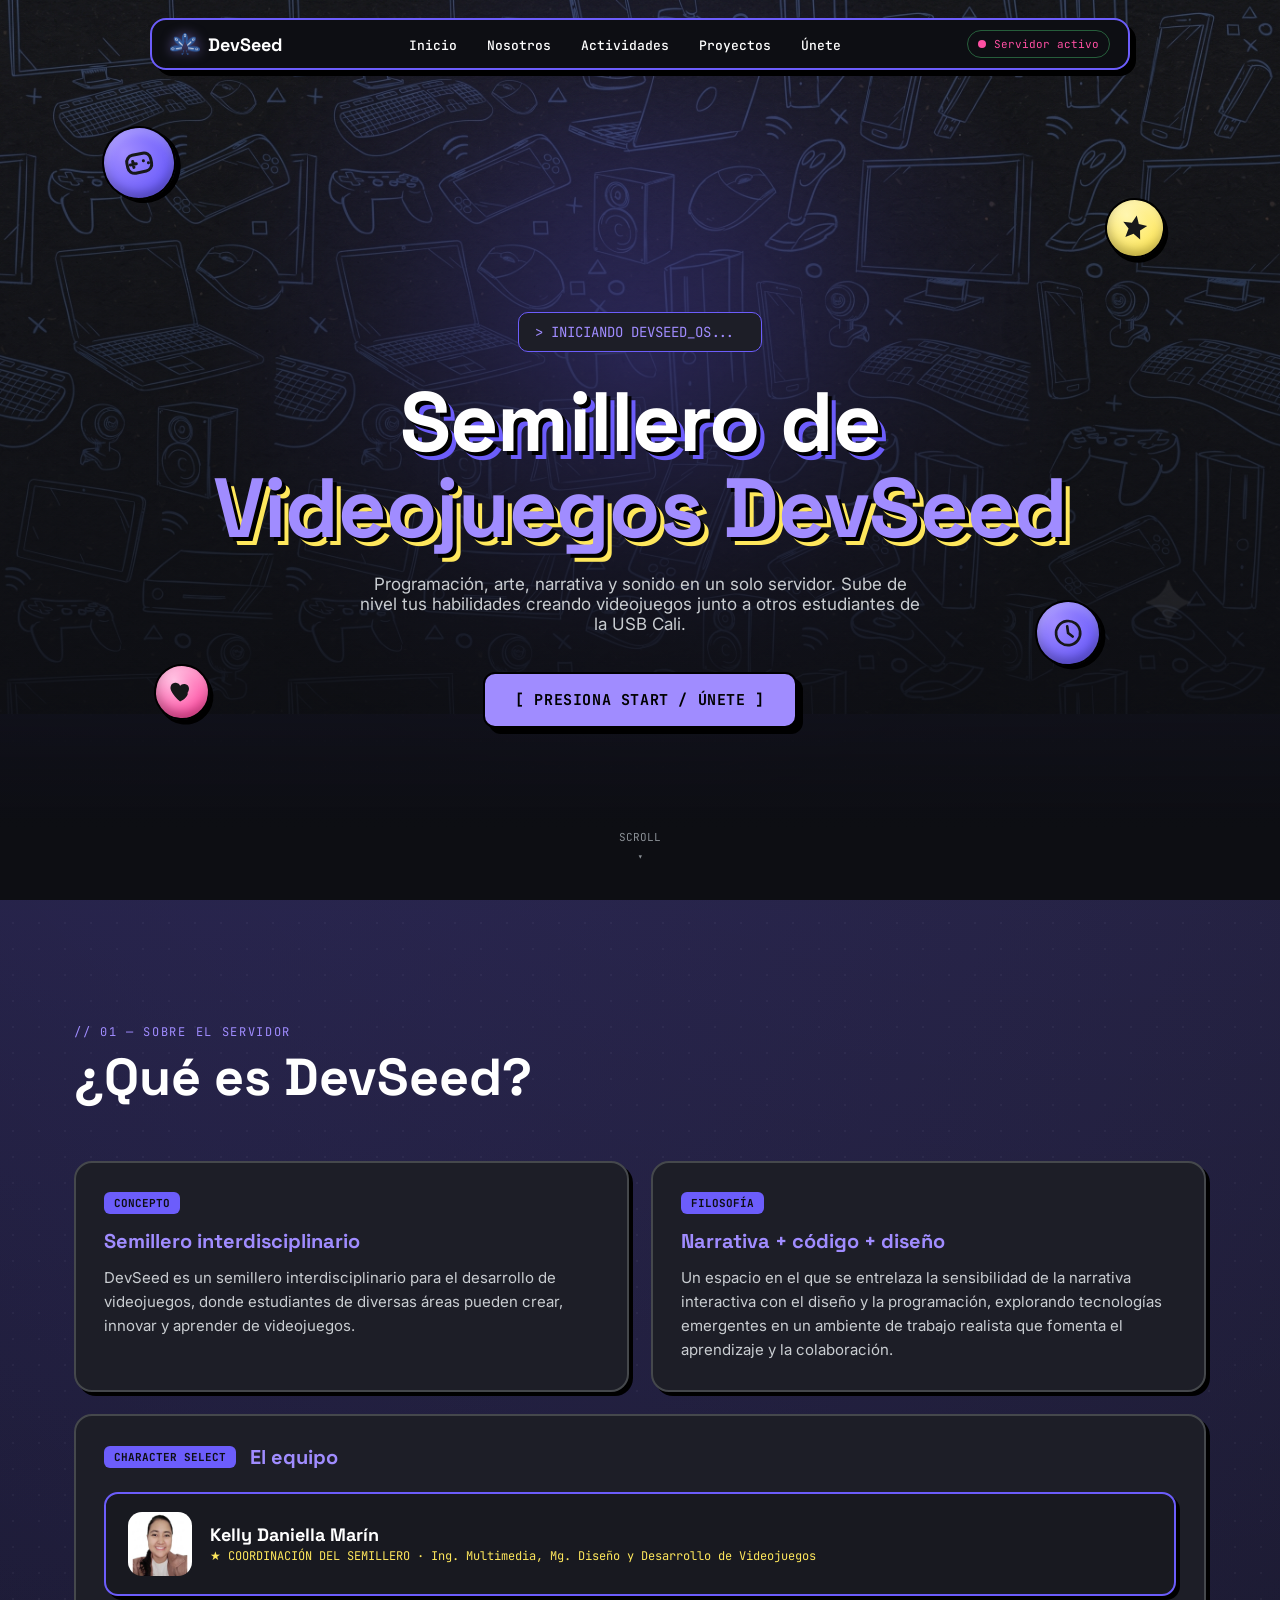
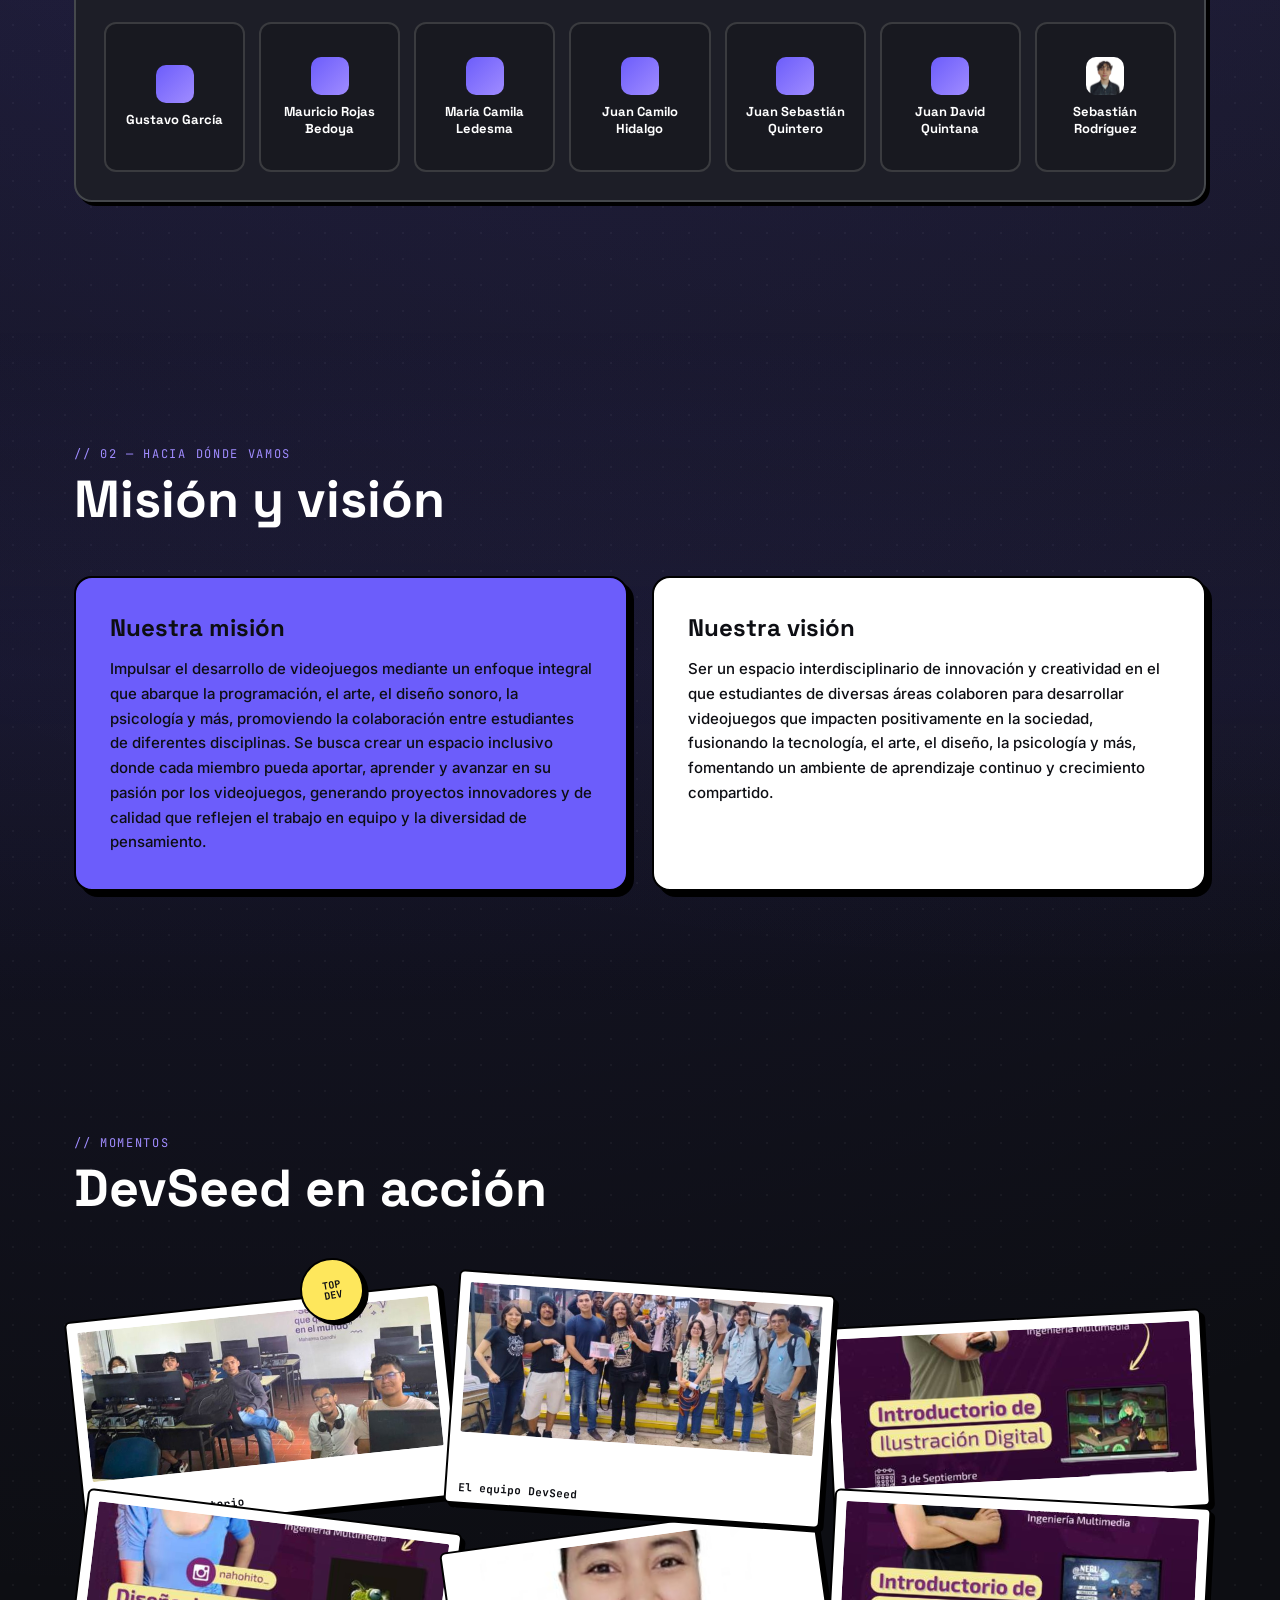
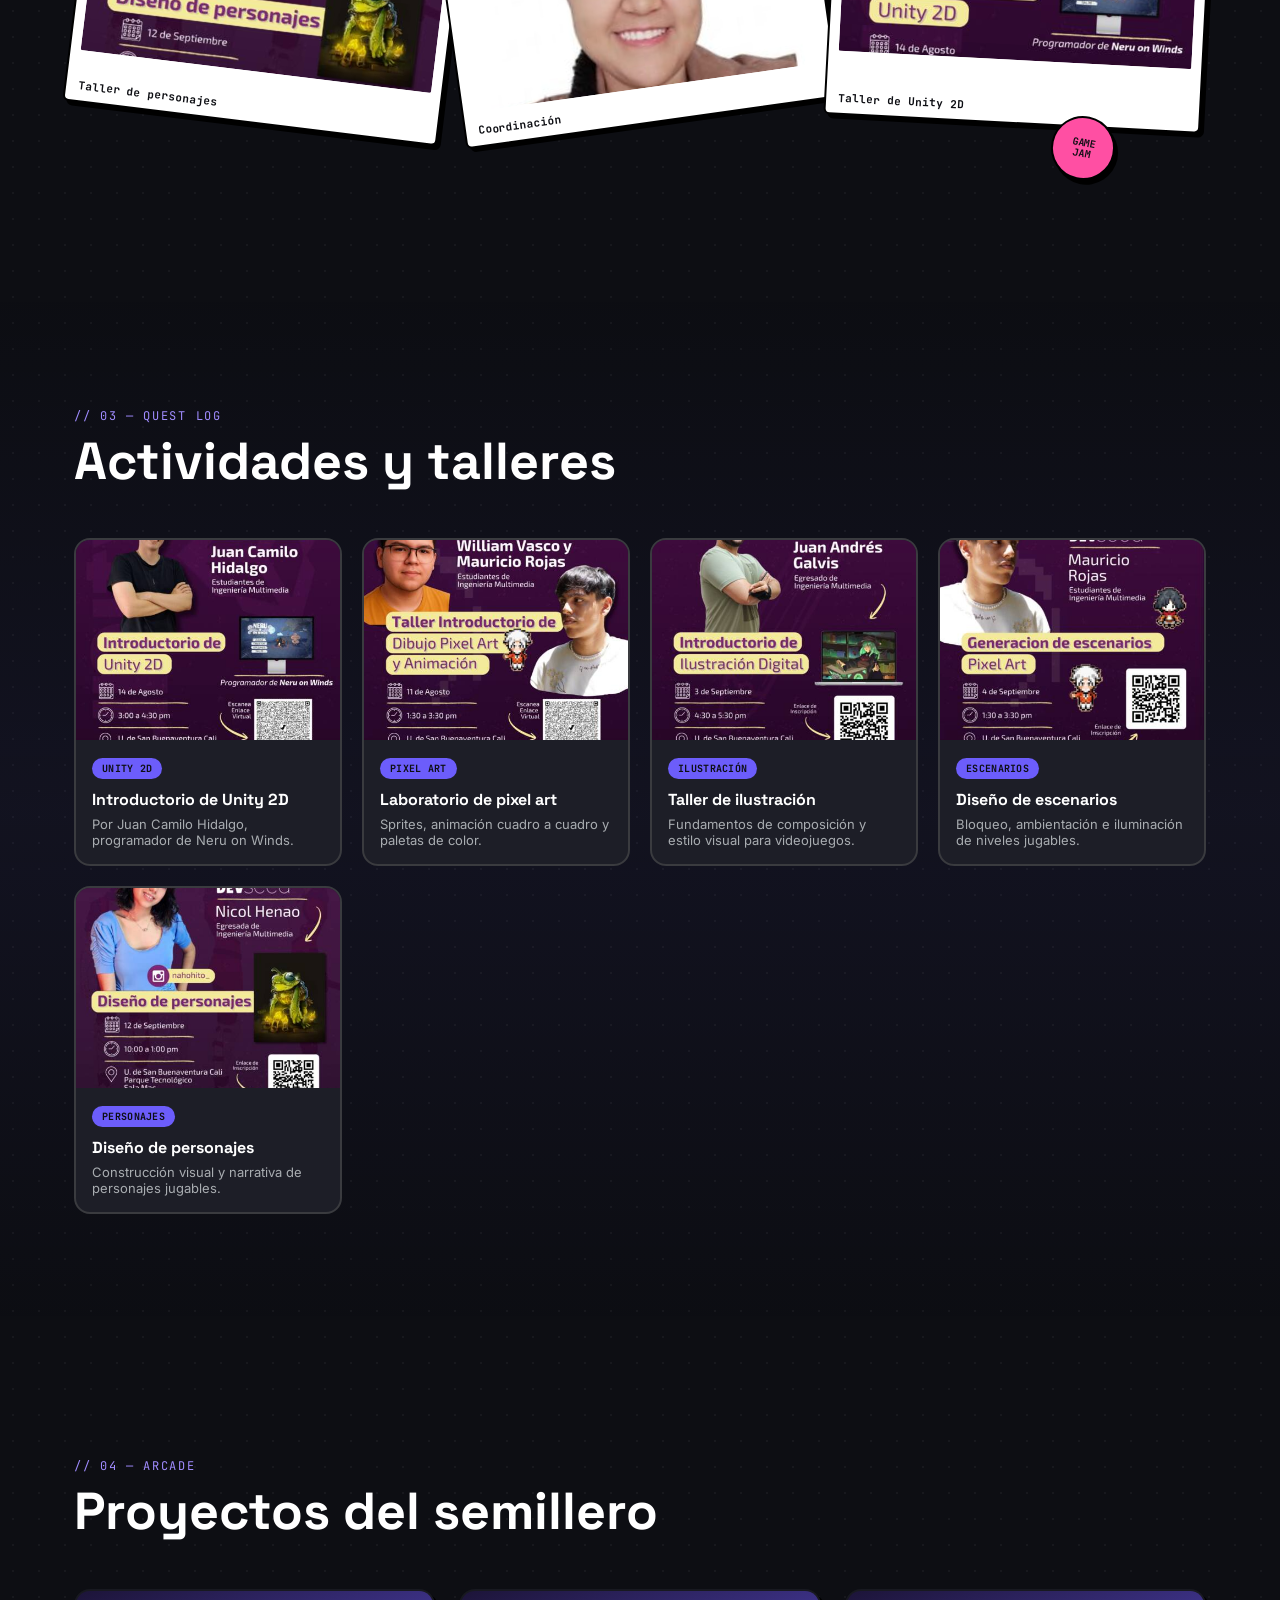
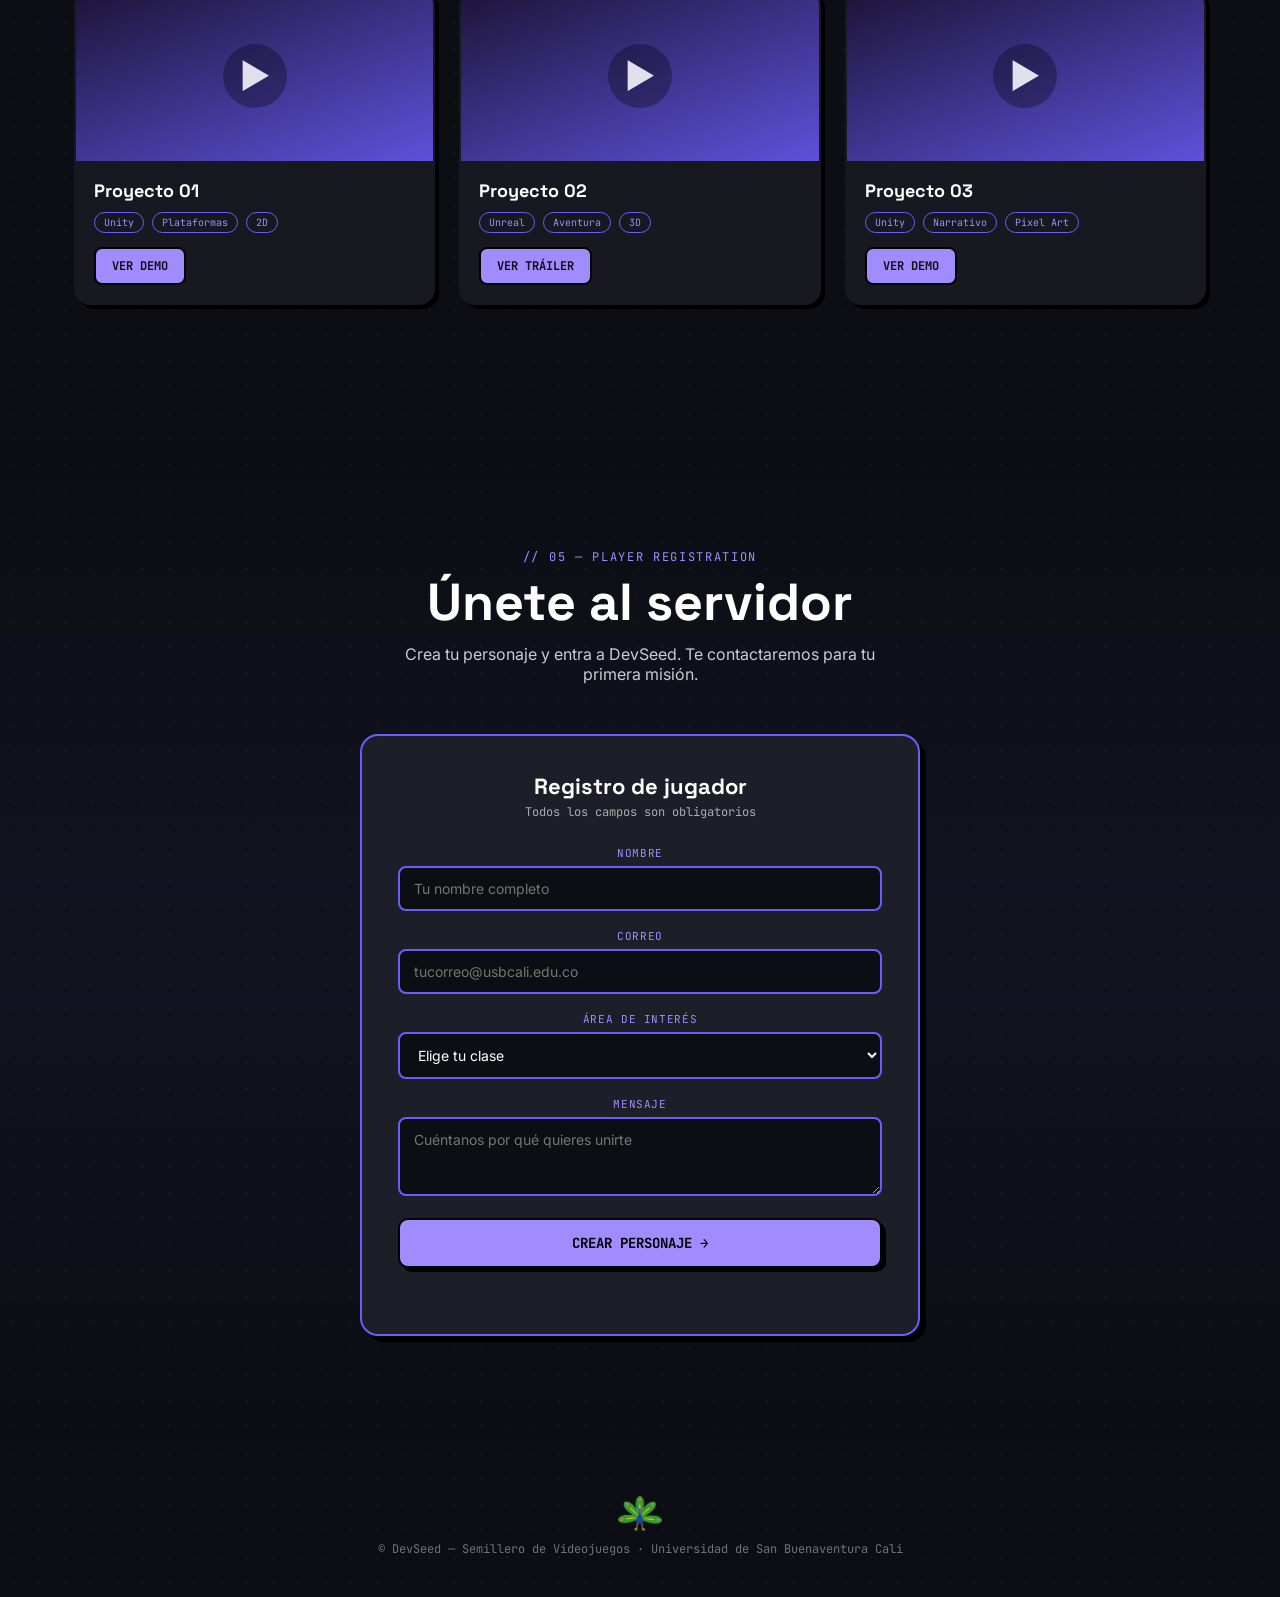
==== opt3/index.html @ ca0856f5 "web" ====
<!DOCTYPE html>
<html lang="es">
<head>
<meta charset="UTF-8">
<meta name="viewport" content="width=device-width, initial-scale=1.0">
<title>DevSeed — Semillero de Videojuegos | USB Cali</title>
<link rel="preconnect" href="https://fonts.googleapis.com">
<link rel="preconnect" href="https://fonts.gstatic.com" crossorigin>
<link href="https://fonts.googleapis.com/css2?family=Space+Grotesk:wght@500;700;800&family=Inter:wght@400;500;600;700&family=JetBrains+Mono:wght@500;700&display=swap" rel="stylesheet">
<style>
  :root{
    --bg:#0D0E13;
    --surface:#1D1E27;
    --surface-2:#181920;
    --accent:#6C5DFB;
    --accent-bright:#A08CFF;
    --mint:#FF4FA3;
    --yellow:#FEE75C;
    --white:#FFFFFF;
    --black:#000000;
    --shadow-hard: 6px 6px 0px var(--black);
    --shadow-hard-sm: 4px 4px 0px var(--black);
    --shadow-glow: 0 0 28px rgba(160,140,255,0.45);
    --radius: 18px;
    --ff-display:'Space Grotesk', sans-serif;
    --ff-body:'Inter', sans-serif;
    --ff-mono:'JetBrains Mono', monospace;
  }

  *{box-sizing:border-box; margin:0; padding:0;}
  html{scroll-behavior:smooth;}
  body{
    background:var(--bg);
    color:var(--white);
    font-family:var(--ff-body);
    overflow-x:hidden;
    background-image:
      radial-gradient(circle at 15% 8%, rgba(108,93,251,0.22), transparent 45%),
      radial-gradient(circle at 85% 0%, rgba(160,140,255,0.14), transparent 40%),
      radial-gradient(rgba(255,255,255,0.045) 1.4px, transparent 1.4px);
    background-size: auto, auto, 26px 26px;
  }
  section:nth-of-type(even){background:linear-gradient(180deg, transparent, rgba(108,93,251,0.06), transparent);}
  img,svg{display:block; max-width:100%;}
  a{color:inherit; text-decoration:none;}
  ul{list-style:none;}
  button{font-family:inherit; cursor:pointer;}
  ::selection{background:var(--accent); color:var(--black);}

  .container{max-width:1180px; margin:0 auto; padding:0 24px;}
  .eyebrow{
    font-family:var(--ff-mono);
    font-size:12px;
    letter-spacing:0.14em;
    text-transform:uppercase;
    color:var(--accent-bright);
  }
  section{padding:120px 0; position:relative;}
  h2.section-title{
    font-family:var(--ff-display);
    font-weight:800;
    font-size:clamp(32px,4.5vw,52px);
    line-height:1.05;
    margin-top:10px;
  }

  /* reduced motion */
  @media (prefers-reduced-motion: reduce){
    *{animation-duration:0.01ms !important; animation-iteration-count:1 !important; transition-duration:0.01ms !important; scroll-behavior:auto !important;}
  }

  /* ---------- NAV ---------- */
  .navwrap{
    position:fixed; top:18px; left:0; right:0; z-index:100;
    display:flex; justify-content:center; padding:0 16px;
  }
  nav{
    width:100%; max-width:980px;
    background:var(--bg);
    border:2px solid var(--accent);
    border-radius:16px;
    box-shadow:var(--shadow-hard);
    display:flex; align-items:center; justify-content:space-between;
    padding:10px 18px;
    gap:12px;
  }
  .brand{
    font-family:var(--ff-display); font-weight:800; font-size:18px;
    display:flex; align-items:center; gap:8px;
  }
  .brand .dot{width:10px; height:10px; border-radius:3px; background:var(--accent-bright);}
  .navlinks{display:flex; gap:6px;}
  .navlinks a{
    font-family:var(--ff-mono); font-size:13px; font-weight:500;
    padding:8px 12px; border-radius:8px; color:var(--white);
    transition:background .15s ease, color .15s ease, transform .15s ease;
  }
  .navlinks a:hover{background:var(--surface); color:var(--accent-bright); transform:translateY(-2px);}
  .status{
    display:flex; align-items:center; gap:8px;
    font-family:var(--ff-mono); font-size:11px; color:var(--mint);
    border:1px solid rgba(87,242,135,0.35); border-radius:20px; padding:6px 10px;
    white-space:nowrap;
  }
  .status .pulse{
    width:8px; height:8px; border-radius:50%; background:var(--mint);
    box-shadow:0 0 0 0 rgba(87,242,135,0.6);
    animation:pulse 2s infinite;
  }
  @keyframes pulse{
    0%{box-shadow:0 0 0 0 rgba(87,242,135,0.55);}
    70%{box-shadow:0 0 0 8px rgba(87,242,135,0);}
    100%{box-shadow:0 0 0 0 rgba(87,242,135,0);}
  }
  @media (max-width:820px){ .navlinks{display:none;} .status span.txt{display:none;} }

  /* ---------- HERO ---------- */
  .hero{
    min-height:100svh; display:flex; flex-direction:column; align-items:center; justify-content:center;
    text-align:center; padding-top:140px; position:relative;
  }
  .hero-bg{position:absolute; inset:0; z-index:-1; overflow:hidden;}
  .hero-photo{
    position:absolute; inset:0; width:100%; height:100%; object-fit:cover;
    opacity:0.28; filter:grayscale(35%) contrast(1.05);
  }
  .hero-glow{
    position:absolute; top:-10%; left:50%; transform:translateX(-50%);
    width:900px; height:900px; border-radius:50%;
    background:radial-gradient(circle, rgba(108,93,251,0.55), rgba(108,93,251,0.12) 45%, transparent 70%);
    filter:blur(10px);
  }
  .hero-stars{
    position:absolute; inset:0;
    background-image:
      radial-gradient(2px 2px at 20% 30%, rgba(255,255,255,0.55) 0, transparent 60%),
      radial-gradient(2px 2px at 75% 15%, rgba(255,255,255,0.4) 0, transparent 60%),
      radial-gradient(1.5px 1.5px at 60% 45%, rgba(255,255,255,0.35) 0, transparent 60%),
      radial-gradient(1.5px 1.5px at 30% 65%, rgba(255,255,255,0.3) 0, transparent 60%),
      radial-gradient(2px 2px at 85% 55%, rgba(255,255,255,0.4) 0, transparent 60%),
      radial-gradient(1.5px 1.5px at 45% 80%, rgba(255,255,255,0.3) 0, transparent 60%);
  }
  .hero-grid{
    position:absolute; left:0; right:0; bottom:0; height:46%;
    background:
      linear-gradient(var(--accent) 1px, transparent 1px) 0 0 / 60px 60px,
      linear-gradient(90deg, var(--accent) 1px, transparent 1px) 0 0 / 60px 60px;
    opacity:0.22;
    transform:perspective(340px) rotateX(62deg);
    transform-origin:bottom;
    mask-image:linear-gradient(to top, black 20%, transparent 95%);
    -webkit-mask-image:linear-gradient(to top, black 20%, transparent 95%);
  }
  .hero-fade{
    position:absolute; inset:0;
    background:linear-gradient(180deg, rgba(13,14,19,0.15), var(--bg) 92%);
  }
  .terminal{
    font-family:var(--ff-mono); font-size:14px; color:var(--accent-bright);
    background:var(--surface); border:1px solid var(--accent); border-radius:10px;
    padding:10px 16px; margin-bottom:28px; min-height:20px;
  }
  .terminal .cursor{display:inline-block; width:8px; background:var(--accent-bright); margin-left:2px; animation:blink 1s steps(1) infinite;}
  @keyframes blink{50%{opacity:0;}}

  .hero h1{
    font-family:var(--ff-display); font-weight:800;
    font-size:clamp(38px, 7vw, 84px);
    line-height:1.02; letter-spacing:-0.01em;
    color:var(--white);
    text-shadow: 4px 4px 0px var(--black), 8px 8px 0px var(--accent);
  }
  .hero h1 span{color:var(--accent-bright); text-shadow:4px 4px 0px var(--black), 8px 8px 0px var(--yellow);}
  .hero p.sub{
    max-width:560px; margin:22px auto 0; font-size:17px; color:#c9cdd1;
  }
  .cta{
    margin-top:38px; display:inline-flex; align-items:center; gap:10px;
    background:var(--accent-bright); color:var(--black);
    font-family:var(--ff-mono); font-weight:700; font-size:15px;
    letter-spacing:0.04em;
    padding:16px 30px; border-radius:12px; border:2px solid var(--black);
    box-shadow:var(--shadow-hard);
    transition:transform .12s ease, box-shadow .12s ease;
  }
  .cta:hover{transform:translate(-3px,-3px); box-shadow:9px 9px 0px var(--black);}
  .cta:active{transform:translate(0,0); box-shadow:2px 2px 0px var(--black);}

  .scrolldown{
    position:absolute; bottom:36px; left:50%; transform:translateX(-50%);
    font-family:var(--ff-mono); font-size:11px; color:#8b9096;
    display:flex; flex-direction:column; align-items:center; gap:6px;
  }
  .scrolldown .chev{animation:bob 1.6s ease-in-out infinite;}
  @keyframes bob{0%,100%{transform:translateY(0);}50%{transform:translateY(6px);}}

  /* ---------- HERO STICKERS ---------- */
  .sticker{
    position:absolute; border-radius:50%; display:flex; align-items:center; justify-content:center;
    box-shadow: var(--shadow-hard-sm), inset 0 -6px 10px rgba(0,0,0,0.25), inset 0 6px 10px rgba(255,255,255,0.25);
    border:2px solid var(--black);
    animation:float 5s ease-in-out infinite;
  }
  .sticker svg{width:52%; height:52%;}
  @keyframes float{0%,100%{transform:translateY(0) rotate(var(--rot,0deg));}50%{transform:translateY(-10px) rotate(var(--rot,0deg));}}
  .s1{top:14%; left:8%; width:74px; height:74px; background:radial-gradient(circle at 32% 30%, var(--accent-bright), var(--accent) 75%); --rot:-12deg; transform:rotate(-12deg);}
  .s2{top:22%; right:9%; width:60px; height:60px; background:radial-gradient(circle at 32% 30%, #fff6b0, var(--yellow) 75%); --rot:10deg; transform:rotate(10deg); animation-delay:.6s;}
  .s3{bottom:20%; left:12%; width:56px; height:56px; background:radial-gradient(circle at 32% 30%, #ffc2e3, var(--mint) 75%); --rot:8deg; transform:rotate(8deg); animation-delay:1.1s;}
  .s4{bottom:26%; right:14%; width:66px; height:66px; background:radial-gradient(circle at 32% 30%, var(--accent-bright), var(--accent) 75%); --rot:-8deg; transform:rotate(-8deg); animation-delay:1.6s;}
  @media (max-width:820px){ .sticker{display:none;} }

  /* ---------- COLLAGE / MOMENTOS ---------- */
  .collage{
    position:relative; margin-top:60px; padding:20px 0 40px;
  }
  .collage-grid{
    display:grid; grid-template-columns:repeat(6,1fr); gap:0; position:relative;
  }
  .polaroid{
    background:var(--white); padding:10px 10px 34px; border-radius:6px; border:2px solid var(--black);
    box-shadow:var(--shadow-hard-sm); position:relative; grid-column:span 2;
    transition:transform .25s ease, box-shadow .25s ease, z-index 0s;
  }
  .polaroid:hover{transform:rotate(0deg) scale(1.05) !important; box-shadow:8px 8px 0px var(--black); z-index:20;}
  .polaroid .photo{
    height:150px; border-radius:2px;
  }
  .polaroid .cap{
    position:absolute; bottom:8px; left:12px; right:12px;
    font-family:var(--ff-mono); font-size:11px; font-weight:700; color:var(--bg);
  }
  .p1{transform:rotate(-6deg); margin-top:6px;}
  .p2{transform:rotate(4deg); margin-top:-14px; z-index:2;}
  .p3{transform:rotate(-3deg); margin-top:22px;}
  .p4{transform:rotate(7deg); margin-top:-6px;}
  .p5{transform:rotate(-8deg); margin-top:10px;}
  .p6{transform:rotate(3deg); margin-top:-18px;}

  .photo-1{background:linear-gradient(150deg,#241a42,var(--accent) 130%);}
  .photo-2{background:linear-gradient(150deg,var(--accent-bright),#1c1438 130%);}
  .photo-3{background:linear-gradient(150deg,#3a3410,var(--yellow) 140%);}
  .photo-4{background:linear-gradient(150deg,#3a1030,var(--mint) 140%);}
  .photo-5{background:linear-gradient(150deg,var(--accent),#211a3f 140%);}
  .photo-6{background:linear-gradient(150deg,#402f0e,var(--yellow) 60%, var(--accent) 140%);}

  .badge-sticker{
    position:absolute; z-index:15; width:64px; height:64px; border-radius:50%;
    display:flex; align-items:center; justify-content:center; border:2px solid var(--black);
    box-shadow:var(--shadow-hard-sm); font-family:var(--ff-mono); font-weight:700; font-size:10px;
    text-align:center; line-height:1.15; color:var(--bg);
  }
  .b1{background:var(--yellow); top:-18px; left:20%; transform:rotate(-10deg);}
  .b2{background:var(--mint); bottom:-16px; right:8%; transform:rotate(12deg);}
  @media (max-width:760px){
    .collage-grid{grid-template-columns:repeat(2,1fr);}
    .polaroid{grid-column:span 1;}
    .badge-sticker{display:none;}
  }

  /* ---------- BENTO ---------- */
  .bento{
    display:grid; grid-template-columns:repeat(2,1fr); gap:22px; margin-top:56px;
  }
  .card{
    background:var(--surface); border:2px solid #45484c; border-radius:var(--radius);
    padding:28px; box-shadow:var(--shadow-hard-sm);
    transition:transform .18s ease, box-shadow .18s ease, border-color .18s ease;
  }
  .card:hover{transform:translate(-2px,-2px); box-shadow:8px 8px 0px var(--black); border-color:var(--accent-bright);}
  .card h3{font-family:var(--ff-display); font-size:20px; margin-bottom:12px; color:var(--accent-bright);}
  .card p{color:#c9cdd1; line-height:1.6; font-size:15px;}
  .card .tag{
    display:inline-block; font-family:var(--ff-mono); font-size:11px; color:var(--bg);
    background:var(--accent); padding:4px 10px; border-radius:6px; margin-bottom:14px; font-weight:700;
  }

  .roster{grid-column:1 / -1;}
  .roster-head{display:flex; align-items:center; gap:14px; margin-bottom:22px;}
  .coord-card{
    display:flex; align-items:center; gap:18px;
    background:var(--surface-2); border:2px solid var(--accent); border-radius:14px;
    padding:18px 22px; margin-bottom:26px; box-shadow:var(--shadow-hard-sm);
  }
  .avatar{
    width:64px; height:64px; border-radius:14px; flex-shrink:0;
    background:radial-gradient(circle at 30% 30%, var(--accent-bright), var(--accent) 70%);
    box-shadow:inset 0 -6px 10px rgba(0,0,0,0.25), inset 0 6px 10px rgba(255,255,255,0.15);
  }
  .coord-card .name{font-family:var(--ff-display); font-weight:700; font-size:18px;}
  .coord-card .role{font-family:var(--ff-mono); font-size:12px; color:var(--yellow); margin-top:2px;}

  .students{
    display:grid; grid-template-columns:repeat(auto-fit, minmax(130px,1fr)); gap:14px;
  }
  .flip{
    perspective:900px; height:150px;
  }
  .flip-inner{
    position:relative; width:100%; height:100%; transition:transform .5s;
    transform-style:preserve-3d;
  }
  .flip:hover .flip-inner{transform:rotateY(180deg);}
  .flip-face{
    position:absolute; inset:0; backface-visibility:hidden;
    border-radius:12px; display:flex; flex-direction:column; align-items:center; justify-content:center;
    gap:8px; padding:10px; text-align:center;
  }
  .flip-front{background:var(--surface-2); border:2px solid #3a3b3f;}
  .flip-front .mini-avatar{
    width:38px; height:38px; border-radius:10px;
    background:linear-gradient(135deg, var(--accent), var(--accent-bright));
  }
  .flip-front .name{font-family:var(--ff-display); font-size:13px; font-weight:700;}
  .flip-back{
    background:var(--accent); color:var(--bg); transform:rotateY(180deg);
    font-family:var(--ff-mono); font-size:12px; font-weight:700;
  }

  /* ---------- MISION/VISION ---------- */
  .mv-grid{display:grid; grid-template-columns:1fr 1fr; gap:24px; margin-top:50px;}
  .mv-card{
    border-radius:var(--radius); padding:34px; box-shadow:var(--shadow-hard);
  }
  .mv-card.mision{background:var(--accent); color:var(--bg); border:2px solid var(--black);}
  .mv-card.vision{background:var(--white); color:var(--bg); border:2px solid var(--black);}
  .mv-card h3{font-family:var(--ff-display); font-size:24px; margin-bottom:14px;}
  .mv-card p{line-height:1.65; font-size:15px; font-weight:500;}

  /* ---------- ACTIVIDADES ---------- */
  .quest-grid{
    display:grid; grid-template-columns:repeat(auto-fit, minmax(230px,1fr)); gap:20px; margin-top:50px;
  }
  .quest-card{
    background:var(--surface); border-radius:16px; overflow:hidden;
    border:2px solid #3a3b3f; transition:border-color .2s ease, transform .2s ease, box-shadow .2s ease;
    position:relative;
  }
  .quest-card:hover{border-color:var(--accent-bright); transform:translateY(-4px); box-shadow:var(--shadow-glow);}
  .quest-img{
    height:230px;
    background:
      linear-gradient(135deg, rgba(0,169,157,0.5), rgba(0,229,212,0.15)),
      repeating-linear-gradient(45deg, rgba(255,255,255,0.04) 0 10px, transparent 10px 20px);
  }
  .quest-body{padding:16px;}
  .capsule{
    display:inline-block; font-family:var(--ff-mono); font-size:10px; font-weight:700;
    background:var(--accent); color:var(--bg); padding:4px 10px; border-radius:20px;
    margin-bottom:10px; letter-spacing:.03em;
  }
  .quest-body h4{font-family:var(--ff-display); font-size:16px; margin-bottom:6px;}
  .quest-body p{font-size:13px; color:#a9adb1;}

  /* ---------- PROYECTOS ---------- */
  .proj-grid{display:grid; grid-template-columns:repeat(auto-fit,minmax(280px,1fr)); gap:24px; margin-top:50px;}
  .proj-card{
    background:var(--surface-2); border-radius:16px; border:2px solid transparent;
    overflow:hidden; box-shadow:var(--shadow-hard-sm);
    transition:transform .2s ease, border-color .2s ease;
  }
  .proj-card:hover{transform:translate(-3px,-3px); border-color:var(--accent);}
  .proj-screen{
    height:170px;
    background:linear-gradient(160deg, #1c1438, var(--accent) 120%);
    position:relative; display:flex; align-items:center; justify-content:center;
  }
  .proj-screen::after{
    content:"▶"; font-size:34px; color:var(--white); opacity:0.85;
    background:rgba(0,0,0,0.35); width:64px; height:64px; border-radius:50%;
    display:flex; align-items:center; justify-content:center;
  }
  .proj-info{padding:18px;}
  .proj-info h4{font-family:var(--ff-display); font-size:18px; margin-bottom:6px;}
  .proj-meta{display:flex; gap:8px; flex-wrap:wrap; margin:10px 0 14px;}
  .chip{
    font-family:var(--ff-mono); font-size:10px; border:1px solid var(--accent);
    color:var(--accent-bright); padding:3px 9px; border-radius:20px;
  }
  .proj-btn{
    font-family:var(--ff-mono); font-size:12px; font-weight:700; color:var(--bg);
    background:var(--accent-bright); padding:9px 16px; border-radius:8px; display:inline-block;
    border:2px solid var(--black); transition:transform .12s ease;
  }
  .proj-btn:hover{transform:translate(-2px,-2px);}

  /* ---------- REGISTRO ---------- */
  .register-panel{
    max-width:560px; margin:50px auto 0; background:var(--surface);
    border:2px solid var(--accent); border-radius:var(--radius); padding:36px;
    box-shadow:var(--shadow-hard);
  }
  .register-panel h3{font-family:var(--ff-display); font-size:22px; margin-bottom:4px;}
  .register-panel .sub{font-family:var(--ff-mono); font-size:12px; color:#a9adb1; margin-bottom:26px;}
  .field{margin-bottom:18px;}
  .field label{
    display:block; font-family:var(--ff-mono); font-size:11px; text-transform:uppercase;
    letter-spacing:.06em; color:var(--accent-bright); margin-bottom:6px;
  }
  .field input, .field select, .field textarea{
    width:100%; background:var(--bg); border:2px solid var(--accent); border-radius:8px;
    padding:12px 14px; color:var(--white); font-family:var(--ff-body); font-size:14px;
    transition:border-color .15s ease, box-shadow .15s ease;
  }
  .field input:focus, .field select:focus, .field textarea:focus{
    outline:none; border-color:var(--accent-bright); box-shadow:0 0 0 3px rgba(160,140,255,0.28);
  }
  .submit-btn{
    width:100%; background:var(--accent-bright); color:var(--black); font-weight:700;
    font-family:var(--ff-mono); font-size:14px; padding:14px; border-radius:10px;
    border:2px solid var(--black); box-shadow:var(--shadow-hard-sm);
    transition:transform .12s ease, box-shadow .12s ease;
  }
  .submit-btn:hover{transform:translate(-2px,-2px); box-shadow:6px 6px 0px var(--black);}
  .submit-btn.success{background:var(--mint);}
  .feedback{
    margin-top:14px; font-family:var(--ff-mono); font-size:12px; color:var(--mint);
    opacity:0; transition:opacity .3s ease;
  }
  .feedback.show{opacity:1;}

  footer{
    text-align:center; padding:40px 0; font-family:var(--ff-mono); font-size:12px; color:#6f7378;
  }

  @media (max-width:760px){
    .bento{grid-template-columns:1fr;}
    .mv-grid{grid-template-columns:1fr;}
    section{padding:80px 0;}
  }
</style>
</head>
<body>

<div class="navwrap">
  <nav>
    <div class="brand"><img src="[data-uri]" alt="Logo DevSeed" style="width:30px;height:auto;filter:drop-shadow(0 0 6px rgba(160,140,255,0.6));">DevSeed</div>
    <ul class="navlinks">
      <li><a href="#inicio">Inicio</a></li>
      <li><a href="#nosotros">Nosotros</a></li>
      <li><a href="#actividades">Actividades</a></li>
      <li><a href="#proyectos">Proyectos</a></li>
      <li><a href="#unete">Únete</a></li>
    </ul>
    <div class="status"><span class="pulse"></span><span class="txt">Servidor activo</span></div>
  </nav>
</div>

<!-- HERO -->
<header class="hero" id="inicio">
  <div class="hero-bg">

    <img class="hero-bg-img" src="./img/bg.png" alt="Fondo de la pagina">
    <div class="hero-glow"></div>
    <div class="hero-stars"></div>
    <div class="hero-grid"></div>
    <div class="hero-fade"></div>
  </div>
  <div class="sticker s1"><svg viewBox="0 0 24 24" fill="none" stroke="#17181A" stroke-width="2"><path d="M6 12h4M8 10v4M15 11h.01M18 13h.01" stroke-linecap="round"/><path d="M8.5 6h7A4.5 4.5 0 0 1 20 10.5v3A4.5 4.5 0 0 1 15.5 18h-7A4.5 4.5 0 0 1 4 13.5v-3A4.5 4.5 0 0 1 8.5 6Z"/></svg></div>
  <div class="sticker s2"><svg viewBox="0 0 24 24" fill="#17181A"><path d="M12 2l2.9 6.6L22 9l-5.2 4.6L18.2 21 12 17.3 5.8 21l1.4-7.4L2 9l7.1-.4L12 2z"/></svg></div>
  <div class="sticker s3"><svg viewBox="0 0 24 24" fill="#17181A"><path d="M12 21s-7-4.35-9.5-8.8C.7 8.7 2.4 5 6 5c2 0 3.3 1 4 2.2C10.7 6 12 5 14 5c3.6 0 5.3 3.7 3.5 7.2C19 16.65 12 21 12 21z"/></svg></div>
  <div class="sticker s4"><svg viewBox="0 0 24 24" fill="none" stroke="#17181A" stroke-width="2"><circle cx="12" cy="12" r="9"/><path d="M12 7v5l3 3" stroke-linecap="round"/></svg></div>

  <div class="terminal" id="typewriter">&gt; <span id="tw-text"></span><span class="cursor"></span></div>
  <h1>Semillero de<br><span>Videojuegos DevSeed</span></h1>
  <p class="sub">Programación, arte, narrativa y sonido en un solo servidor. Sube de nivel tus habilidades creando videojuegos junto a otros estudiantes de la USB Cali.</p>
  <a href="#unete" class="cta">[ PRESIONA START / ÚNETE ]</a>
  <div class="scrolldown">SCROLL <span class="chev">▾</span></div>
</header>

<!-- QUE ES DEVSEED -->
<section id="nosotros">
  <div class="container">
    <span class="eyebrow">// 01 — sobre el servidor</span>
    <h2 class="section-title">¿Qué es DevSeed?</h2>

    <div class="bento">
      <div class="card">
        <span class="tag">CONCEPTO</span>
        <h3>Semillero interdisciplinario</h3>
        <p>DevSeed es un semillero interdisciplinario para el desarrollo de videojuegos, donde estudiantes de diversas áreas pueden crear, innovar y aprender de videojuegos.</p>
      </div>
      <div class="card">
        <span class="tag">FILOSOFÍA</span>
        <h3>Narrativa + código + diseño</h3>
        <p>Un espacio en el que se entrelaza la sensibilidad de la narrativa interactiva con el diseño y la programación, explorando tecnologías emergentes en un ambiente de trabajo realista que fomenta el aprendizaje y la colaboración.</p>
      </div>

      <div class="card roster">
        <div class="roster-head">
          <span class="tag" style="margin-bottom:0;">CHARACTER SELECT</span>
          <h3 style="margin:0;">El equipo</h3>
        </div>

        <div class="coord-card">
          <img src="[data-uri]" alt="Kelly Daniella Marín" class="avatar" style="object-fit:cover;">
          <div>
            <div class="name">Kelly Daniella Marín</div>
            <div class="role">★ COORDINACIÓN DEL SEMILLERO · Ing. Multimedia, Mg. Diseño y Desarrollo de Videojuegos</div>
          </div>
        </div>

        <div class="students">
          <div class="flip"><div class="flip-inner">
            <div class="flip-face flip-front"><div class="mini-avatar"></div><div class="name">Gustavo García</div></div>
            <div class="flip-face flip-back">Audio</div>
          </div></div>
          <div class="flip"><div class="flip-inner">
            <div class="flip-face flip-front"><div class="mini-avatar"></div><div class="name">Mauricio Rojas Bedoya</div></div>
            <div class="flip-face flip-back">Arte 2D/3D</div>
          </div></div>
          <div class="flip"><div class="flip-inner">
            <div class="flip-face flip-front"><div class="mini-avatar"></div><div class="name">María Camila Ledesma</div></div>
            <div class="flip-face flip-back">Arte 2D/3D</div>
          </div></div>
          <div class="flip"><div class="flip-inner">
            <div class="flip-face flip-front"><div class="mini-avatar"></div><div class="name">Juan Camilo Hidalgo</div></div>
            <div class="flip-face flip-back">QA</div>
          </div></div>
          <div class="flip"><div class="flip-inner">
            <div class="flip-face flip-front"><div class="mini-avatar"></div><div class="name">Juan Sebastián Quintero</div></div>
            <div class="flip-face flip-back">Programación</div>
          </div></div>
          <div class="flip"><div class="flip-inner">
            <div class="flip-face flip-front"><div class="mini-avatar"></div><div class="name">Juan David Quintana</div></div>
            <div class="flip-face flip-back">Programación</div>
          </div></div>
          <div class="flip"><div class="flip-inner">
            <div class="flip-face flip-front"><img src="[data-uri]" alt="Sebastián Rodríguez" class="mini-avatar" style="object-fit:cover;"><div class="name">Sebastián Rodríguez</div></div>
            <div class="flip-face flip-back">Programación</div>
          </div></div>
        </div>
      </div>
    </div>
  </div>
</section>

<!-- MISION VISION -->
<section>
  <div class="container">
    <span class="eyebrow">// 02 — hacia dónde vamos</span>
    <h2 class="section-title">Misión y visión</h2>
    <div class="mv-grid">
      <div class="mv-card mision">
        <h3>Nuestra misión</h3>
        <p>Impulsar el desarrollo de videojuegos mediante un enfoque integral que abarque la programación, el arte, el diseño sonoro, la psicología y más, promoviendo la colaboración entre estudiantes de diferentes disciplinas. Se busca crear un espacio inclusivo donde cada miembro pueda aportar, aprender y avanzar en su pasión por los videojuegos, generando proyectos innovadores y de calidad que reflejen el trabajo en equipo y la diversidad de pensamiento.</p>
      </div>
      <div class="mv-card vision">
        <h3>Nuestra visión</h3>
        <p>Ser un espacio interdisciplinario de innovación y creatividad en el que estudiantes de diversas áreas colaboren para desarrollar videojuegos que impacten positivamente en la sociedad, fusionando la tecnología, el arte, el diseño, la psicología y más, fomentando un ambiente de aprendizaje continuo y crecimiento compartido.</p>
      </div>
    </div>
  </div>
</section>

<!-- COLLAGE -->
<section>
  <div class="container">
    <span class="eyebrow">// momentos</span>
    <h2 class="section-title">DevSeed en acción</h2>
    <div class="collage">
      <div class="badge-sticker b1">TOP<br>DEV</div>
      <div class="badge-sticker b2">GAME<br>JAM</div>
      <div class="collage-grid">
        <div class="polaroid p1"><img class="photo" src="[data-uri]" alt="Sesión de laboratorio" style="width:100%; height:150px; object-fit:cover; border-radius:2px; display:block;"><div class="cap">Sesión de laboratorio</div></div>
        <div class="polaroid p2"><img class="photo" src="[data-uri]" alt="El equipo DevSeed" style="width:100%; height:150px; object-fit:cover; border-radius:2px; display:block;"><div class="cap">El equipo DevSeed</div></div>
        <div class="polaroid p3"><img class="photo" src="[data-uri]" alt="Taller de ilustración" style="width:100%; height:150px; object-fit:cover; border-radius:2px; display:block;"><div class="cap">Taller de ilustración</div></div>
        <div class="polaroid p4"><img class="photo" src="[data-uri]" alt="Taller de personajes" style="width:100%; height:150px; object-fit:cover; border-radius:2px; display:block;"><div class="cap">Taller de personajes</div></div>
        <div class="polaroid p5"><img class="photo" src="[data-uri]" alt="Coordinación" style="width:100%; height:150px; object-fit:cover; border-radius:2px; display:block;"><div class="cap">Coordinación</div></div>
        <div class="polaroid p6"><img class="photo" src="[data-uri]" alt="Taller de Unity 2D" style="width:100%; height:150px; object-fit:cover; border-radius:2px; display:block;"><div class="cap">Taller de Unity 2D</div></div>
      </div>
    </div>
  </div>
</section>

<!-- ACTIVIDADES -->
<section id="actividades">
  <div class="container">
    <span class="eyebrow">// 03 — quest log</span>
    <h2 class="section-title">Actividades y talleres</h2>
    <div class="quest-grid">
      <div class="quest-card">
        <img class="quest-img" src="[data-uri]" alt="Introductorio de Unity 2D" style="width:100%; height:200px; object-fit:cover;">
        <div class="quest-body">
          <span class="capsule">UNITY 2D</span>
          <h4>Introductorio de Unity 2D</h4>
          <p>Por Juan Camilo Hidalgo, programador de Neru on Winds.</p>
        </div>
      </div>
      <div class="quest-card">
        <img class="quest-img" src="[data-uri]" alt="Laboratorio de pixel art" style="width:100%; height:200px; object-fit:cover;">
        <div class="quest-body">
          <span class="capsule">PIXEL ART</span>
          <h4>Laboratorio de pixel art</h4>
          <p>Sprites, animación cuadro a cuadro y paletas de color.</p>
        </div>
      </div>
      <div class="quest-card">
        <img class="quest-img" src="[data-uri]" alt="Taller de ilustración" style="width:100%; height:200px; object-fit:cover;">
        <div class="quest-body">
          <span class="capsule">ILUSTRACIÓN</span>
          <h4>Taller de ilustración</h4>
          <p>Fundamentos de composición y estilo visual para videojuegos.</p>
        </div>
      </div>
      <div class="quest-card">
        <img class="quest-img" src="[data-uri]" alt="Diseño de escenarios" style="width:100%; height:200px; object-fit:cover;">
        <div class="quest-body">
          <span class="capsule">ESCENARIOS</span>
          <h4>Diseño de escenarios</h4>
          <p>Bloqueo, ambientación e iluminación de niveles jugables.</p>
        </div>
      </div>
      <div class="quest-card">
        <img class="quest-img" src="[data-uri]" alt="Diseño de personajes" style="width:100%; height:200px; object-fit:cover;">
        <div class="quest-body">
          <span class="capsule">PERSONAJES</span>
          <h4>Diseño de personajes</h4>
          <p>Construcción visual y narrativa de personajes jugables.</p>
        </div>
      </div>
    </div>
  </div>
</section>

<!-- PROYECTOS -->
<section id="proyectos">
  <div class="container">
    <span class="eyebrow">// 04 — arcade</span>
    <h2 class="section-title">Proyectos del semillero</h2>
    <div class="proj-grid">
      <div class="proj-card">
        <div class="proj-screen"></div>
        <div class="proj-info">
          <h4>Proyecto 01</h4>
          <div class="proj-meta"><span class="chip">Unity</span><span class="chip">Plataformas</span><span class="chip">2D</span></div>
          <a href="#" class="proj-btn">VER DEMO</a>
        </div>
      </div>
      <div class="proj-card">
        <div class="proj-screen"></div>
        <div class="proj-info">
          <h4>Proyecto 02</h4>
          <div class="proj-meta"><span class="chip">Unreal</span><span class="chip">Aventura</span><span class="chip">3D</span></div>
          <a href="#" class="proj-btn">VER TRÁILER</a>
        </div>
      </div>
      <div class="proj-card">
        <div class="proj-screen"></div>
        <div class="proj-info">
          <h4>Proyecto 03</h4>
          <div class="proj-meta"><span class="chip">Unity</span><span class="chip">Narrativo</span><span class="chip">Pixel Art</span></div>
          <a href="#" class="proj-btn">VER DEMO</a>
        </div>
      </div>
    </div>
  </div>
</section>

<!-- UNETE -->
<section id="unete">
  <div class="container" style="text-align:center;">
    <span class="eyebrow">// 05 — player registration</span>
    <h2 class="section-title">Únete al servidor</h2>
    <p style="max-width:480px; margin:14px auto 0; color:#c9cdd1;">Crea tu personaje y entra a DevSeed. Te contactaremos para tu primera misión.</p>

    <form class="register-panel" id="joinForm" onsubmit="return false;">
      <h3>Registro de jugador</h3>
      <div class="sub">Todos los campos son obligatorios</div>

      <div class="field">
        <label>Nombre</label>
        <input type="text" placeholder="Tu nombre completo" required>
      </div>
      <div class="field">
        <label>Correo</label>
        <input type="email" placeholder="tucorreo@usbcali.edu.co" required>
      </div>
      <div class="field">
        <label>Área de interés</label>
        <select required>
          <option value="" disabled selected>Elige tu clase</option>
          <option>Programación</option>
          <option>Arte</option>
          <option>Diseño de juego</option>
          <option>Audio</option>
          <option>Narrativa</option>
        </select>
      </div>
      <div class="field">
        <label>Mensaje</label>
        <textarea rows="3" placeholder="Cuéntanos por qué quieres unirte"></textarea>
      </div>

      <button class="submit-btn" id="submitBtn" onclick="handleJoin()">CREAR PERSONAJE →</button>
      <div class="feedback" id="joinFeedback">✔ Personaje creado. ¡Bienvenido a DevSeed!</div>
    </form>
  </div>
</section>

<footer>
  <img src="[data-uri]" alt="Mascota DevSeed" style="width:44px; margin:0 auto 10px; opacity:0.9;">
  © DevSeed — Semillero de Videojuegos · Universidad de San Buenaventura Cali
</footer>

<script>
  // Typewriter effect
  const twText = "INICIANDO DEVSEED_OS...";
  const twEl = document.getElementById('tw-text');
  let i = 0;
  function typeWriter(){
    if(i < twText.length){
      twEl.textContent += twText.charAt(i);
      i++;
      setTimeout(typeWriter, 45);
    }
  }
  typeWriter();

  // Join form feedback
  function handleJoin(){
    const btn = document.getElementById('submitBtn');
    const fb = document.getElementById('joinFeedback');
    btn.textContent = 'PERSONAJE CREADO ✔';
    btn.classList.add('success');
    fb.classList.add('show');
    setTimeout(()=>{
      btn.textContent = 'CREAR PERSONAJE →';
      btn.classList.remove('success');
    }, 2600);
  }
</script>

</body>
</html>
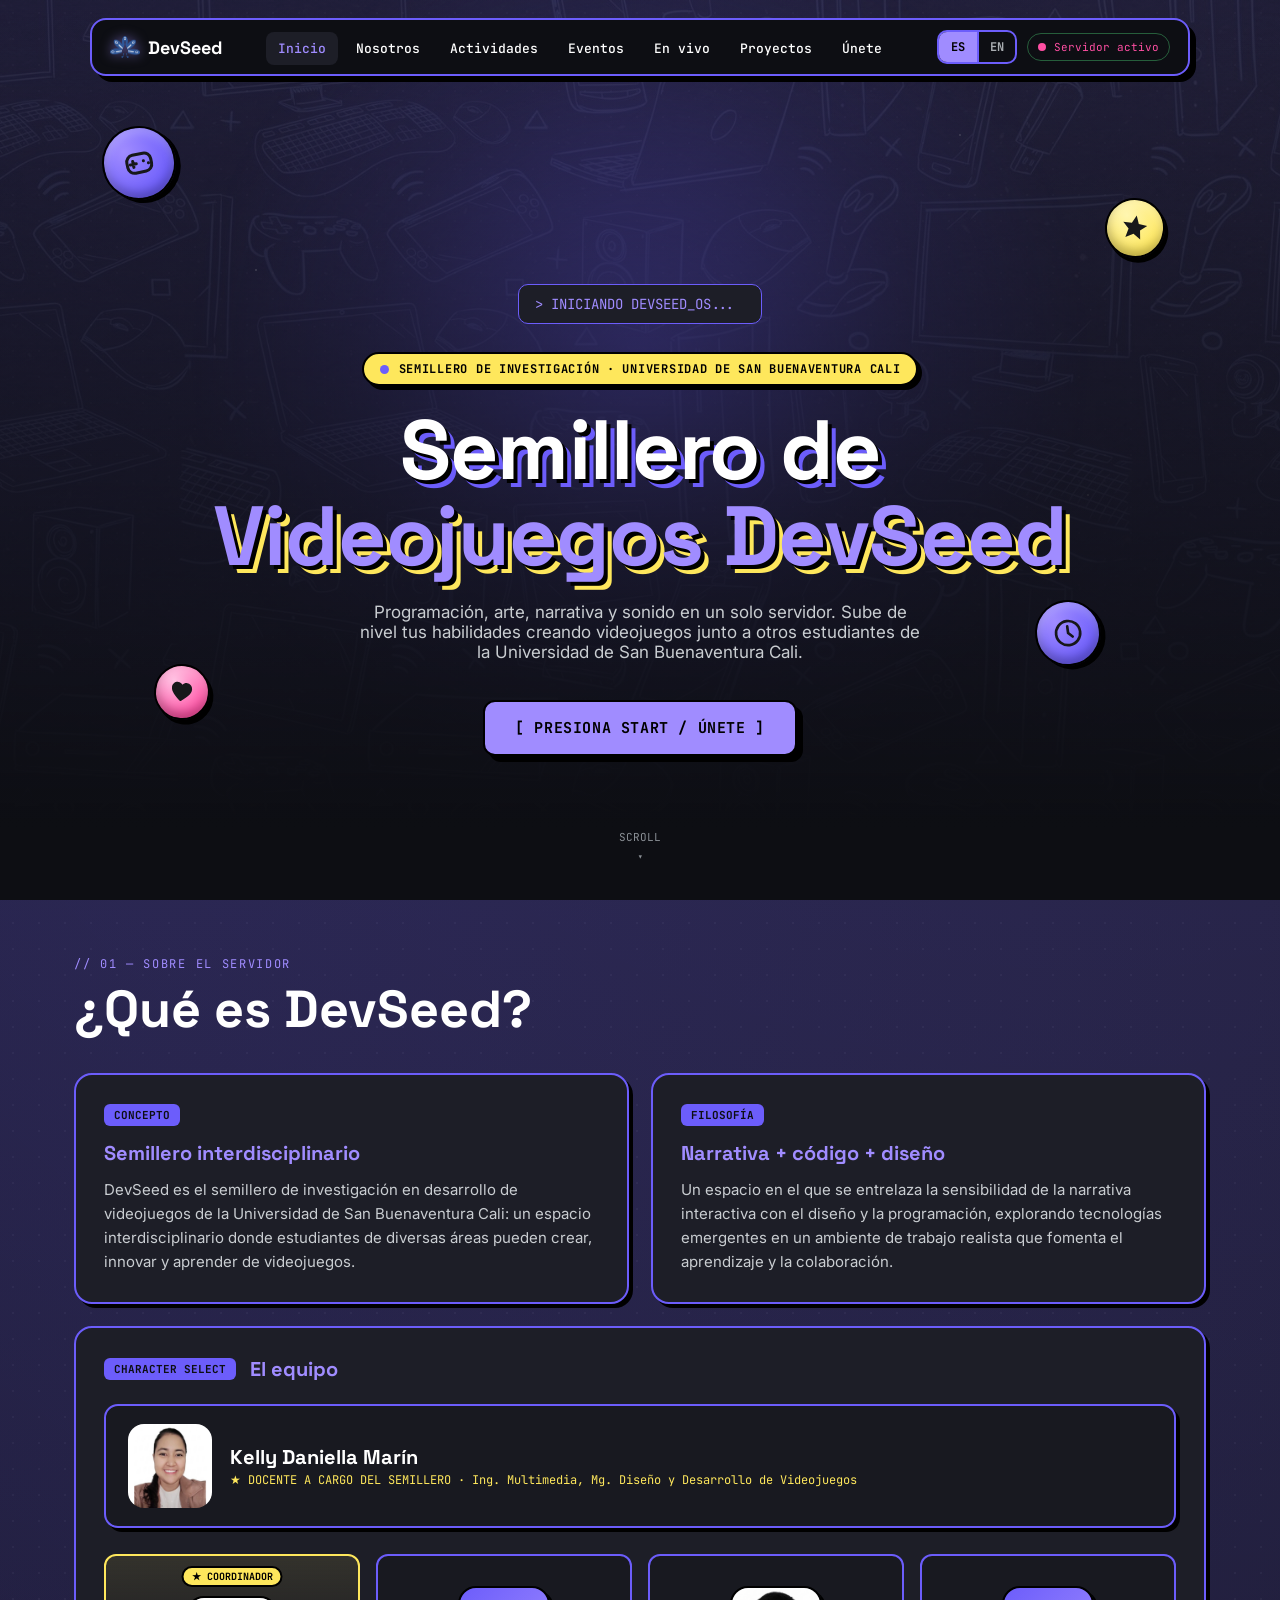
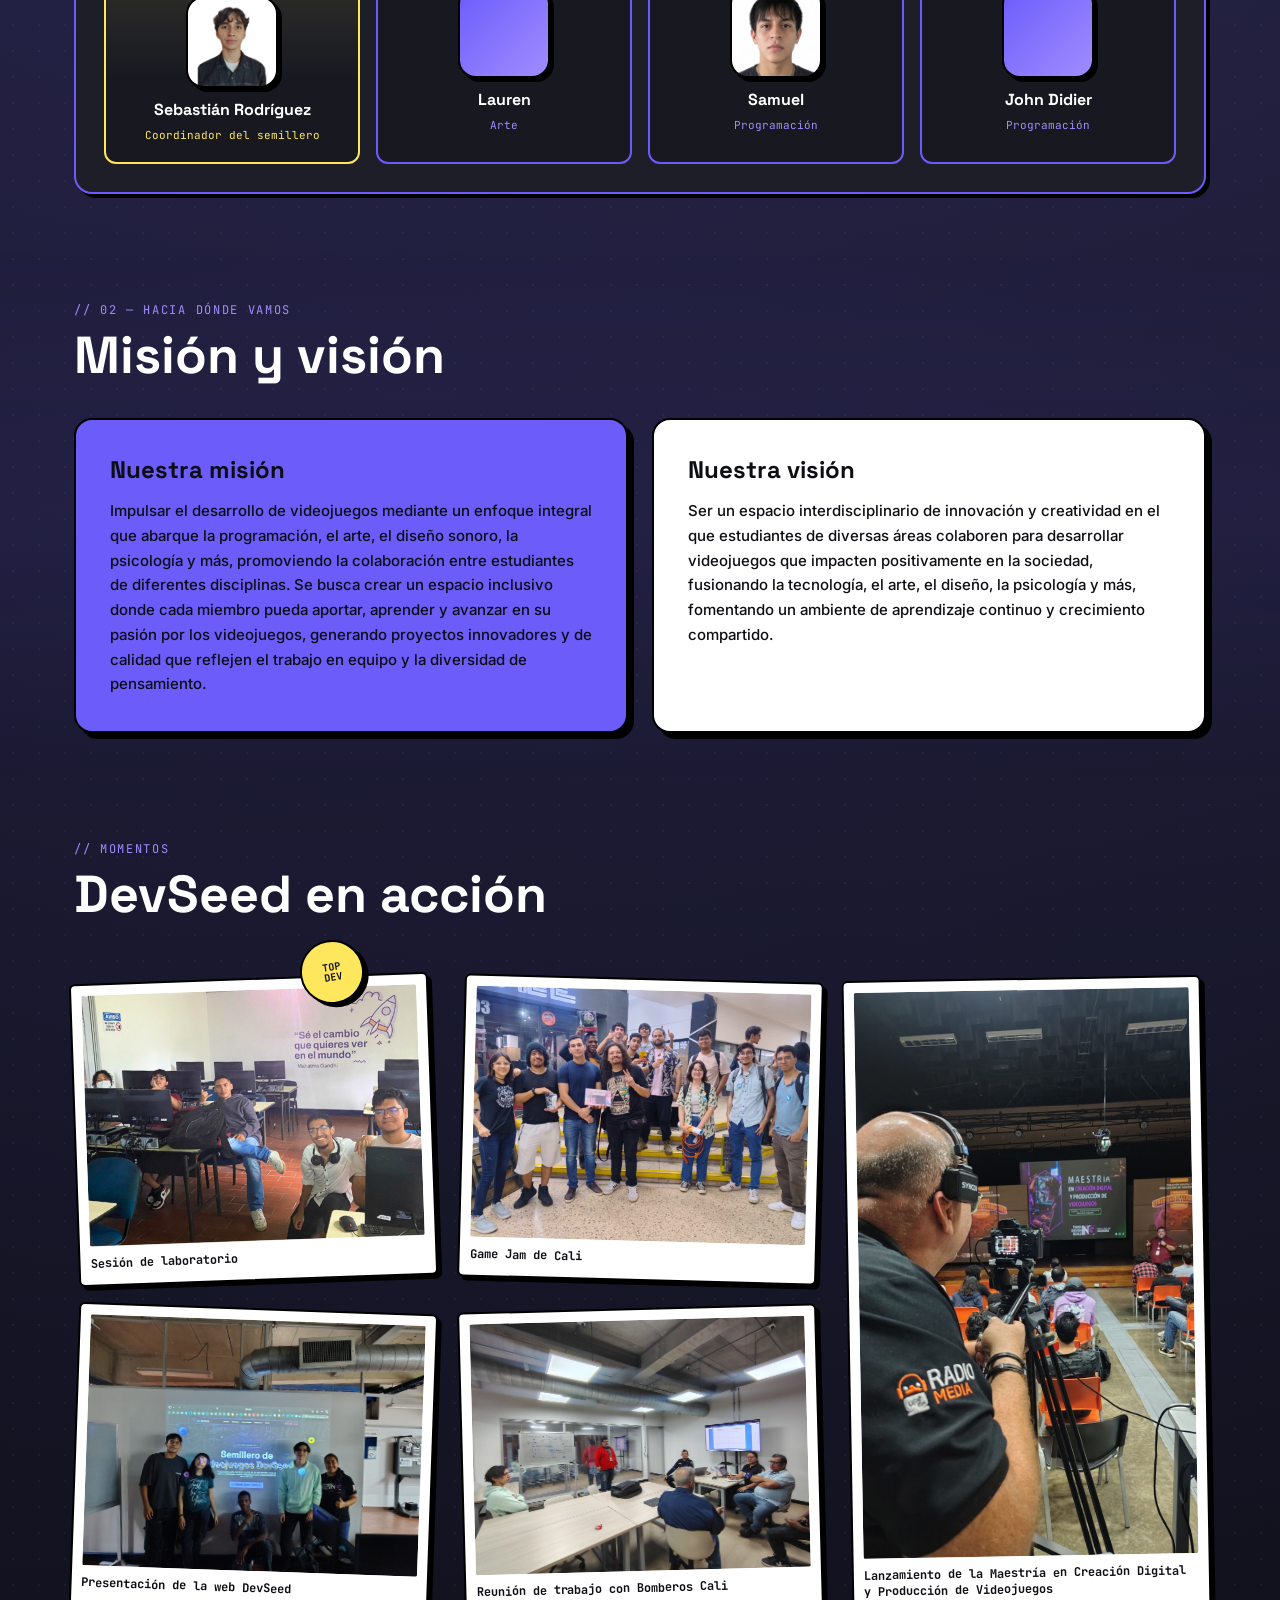
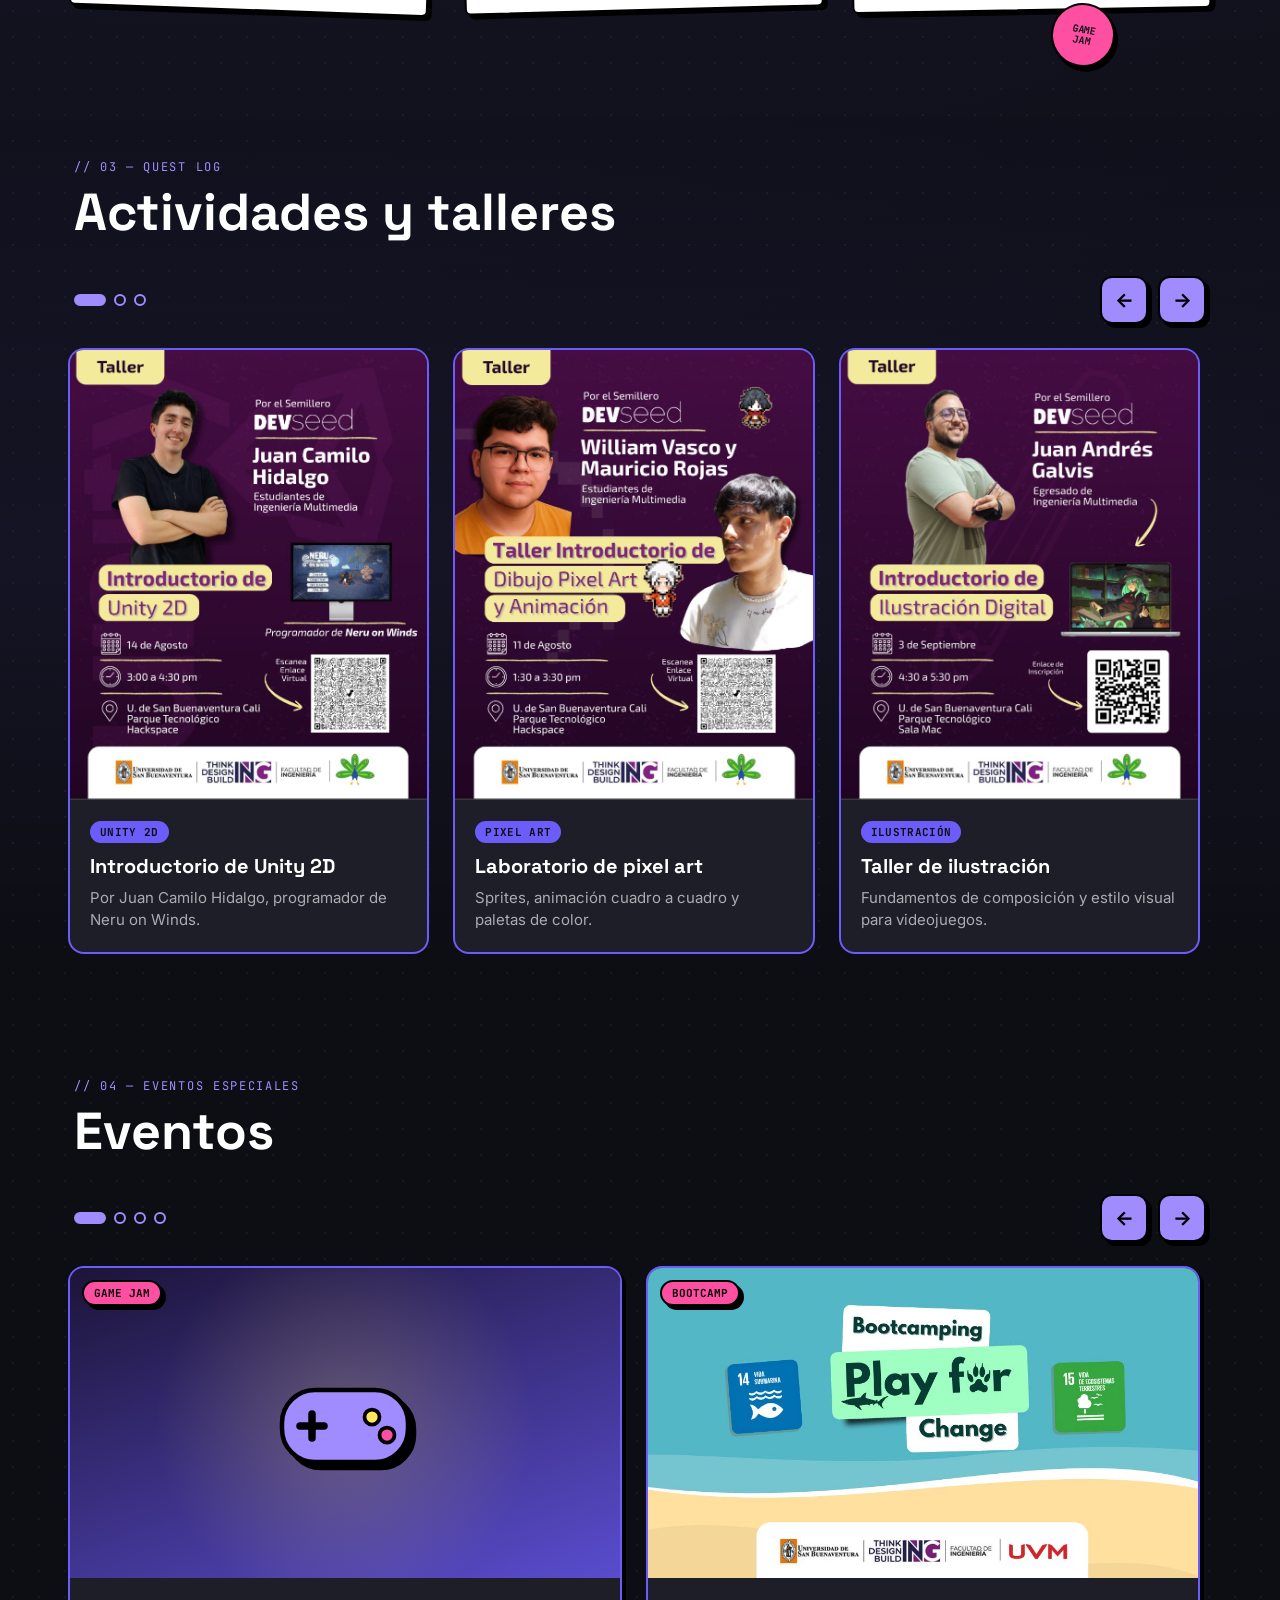
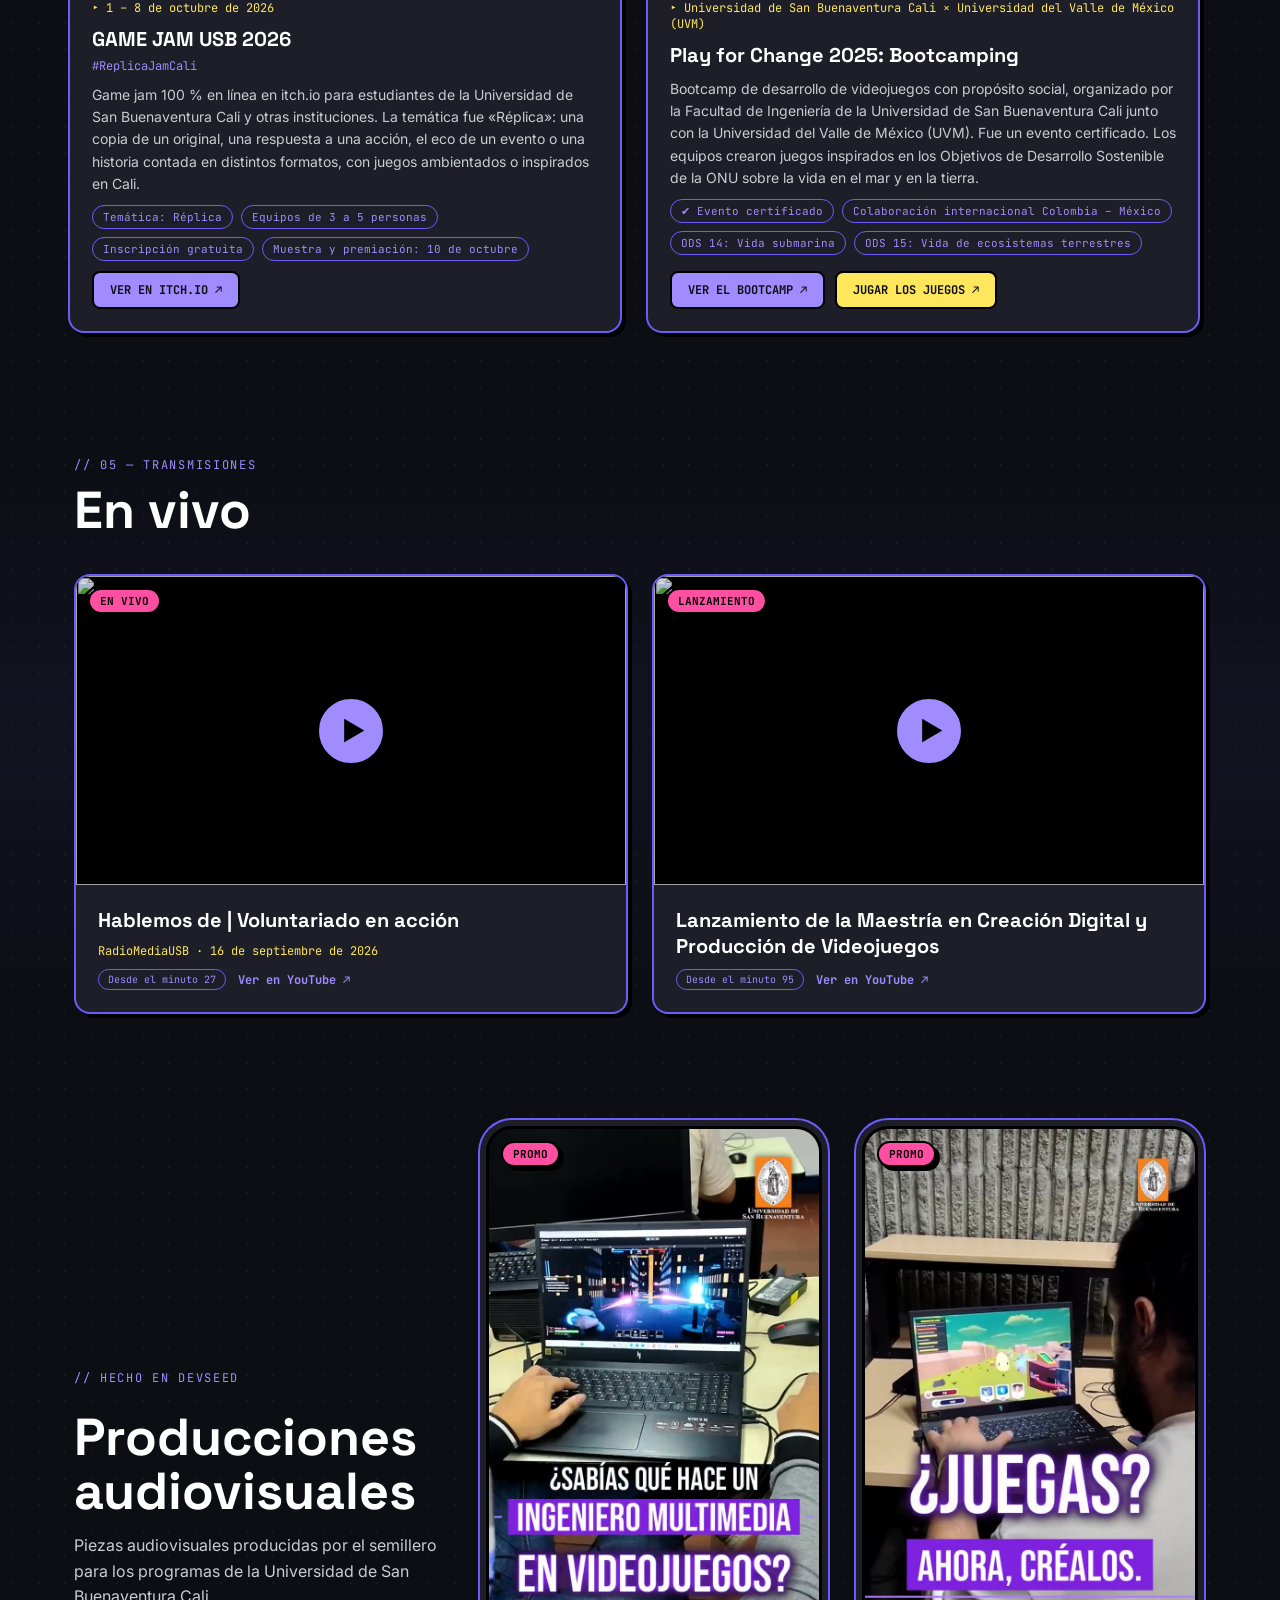
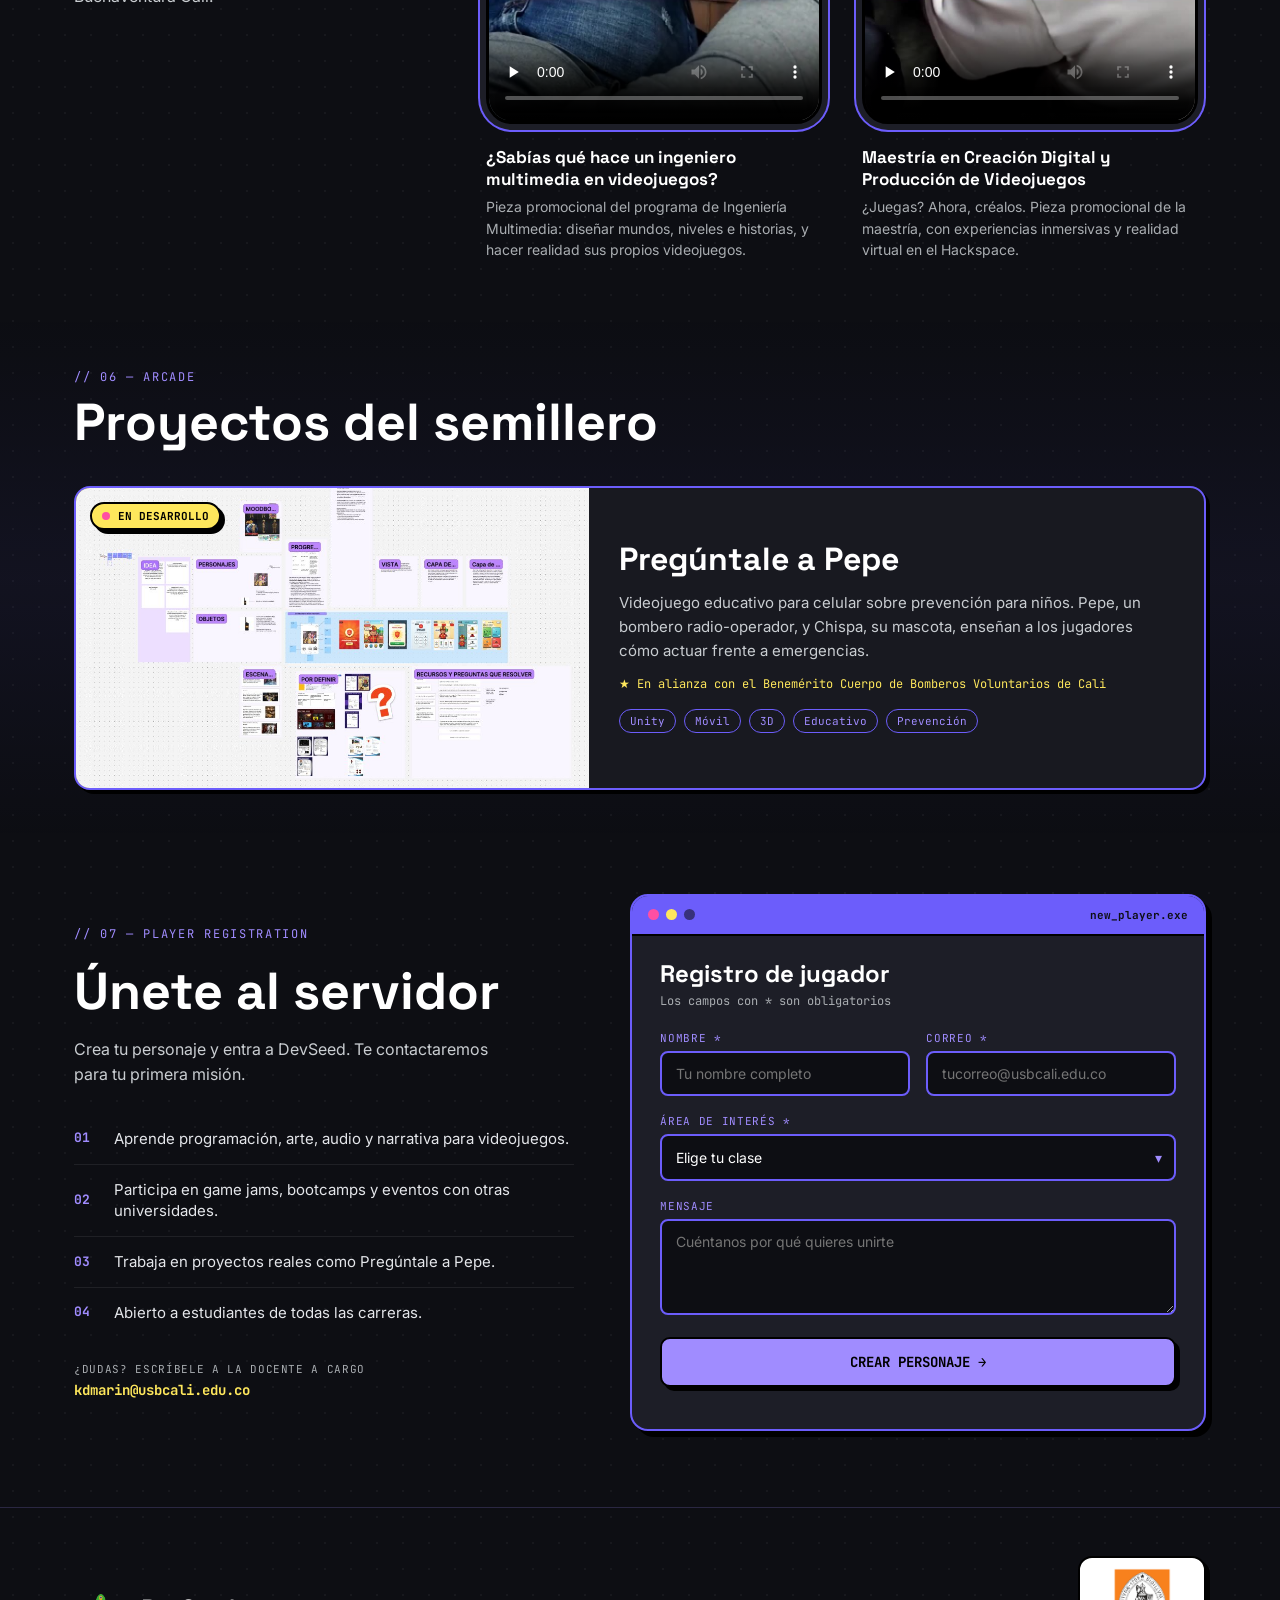
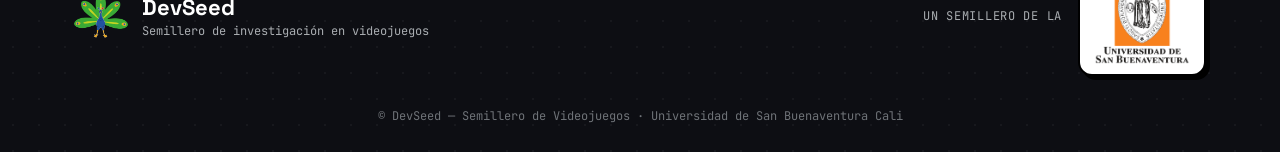
==== commit 962014ef: "Rebuild DevSeed site with bilingual MVC Replace the inline page with a responsive, accessible Spanis" ====
--- a/opt3/index.html
+++ b/opt3/index.html
@@ -3,453 +3,44 @@
 <head>
 <meta charset="UTF-8">
 <meta name="viewport" content="width=device-width, initial-scale=1.0">
-<title>DevSeed — Semillero de Videojuegos | USB Cali</title>
+<title>DevSeed — Semillero de Videojuegos | Universidad de San Buenaventura Cali</title>
+<meta name="description" content="DevSeed, semillero interdisciplinario de desarrollo de videojuegos de la Universidad de San Buenaventura Cali.">
 <link rel="preconnect" href="https://fonts.googleapis.com">
 <link rel="preconnect" href="https://fonts.gstatic.com" crossorigin>
 <link href="https://fonts.googleapis.com/css2?family=Space+Grotesk:wght@500;700;800&family=Inter:wght@400;500;600;700&family=JetBrains+Mono:wght@500;700&display=swap" rel="stylesheet">
-<style>
-  :root{
-    --bg:#0D0E13;
-    --surface:#1D1E27;
-    --surface-2:#181920;
-    --accent:#6C5DFB;
-    --accent-bright:#A08CFF;
-    --mint:#FF4FA3;
-    --yellow:#FEE75C;
-    --white:#FFFFFF;
-    --black:#000000;
-    --shadow-hard: 6px 6px 0px var(--black);
-    --shadow-hard-sm: 4px 4px 0px var(--black);
-    --shadow-glow: 0 0 28px rgba(160,140,255,0.45);
-    --radius: 18px;
-    --ff-display:'Space Grotesk', sans-serif;
-    --ff-body:'Inter', sans-serif;
-    --ff-mono:'JetBrains Mono', monospace;
-  }
-
-  *{box-sizing:border-box; margin:0; padding:0;}
-  html{scroll-behavior:smooth;}
-  body{
-    background:var(--bg);
-    color:var(--white);
-    font-family:var(--ff-body);
-    overflow-x:hidden;
-    background-image:
-      radial-gradient(circle at 15% 8%, rgba(108,93,251,0.22), transparent 45%),
-      radial-gradient(circle at 85% 0%, rgba(160,140,255,0.14), transparent 40%),
-      radial-gradient(rgba(255,255,255,0.045) 1.4px, transparent 1.4px);
-    background-size: auto, auto, 26px 26px;
-  }
-  section:nth-of-type(even){background:linear-gradient(180deg, transparent, rgba(108,93,251,0.06), transparent);}
-  img,svg{display:block; max-width:100%;}
-  a{color:inherit; text-decoration:none;}
-  ul{list-style:none;}
-  button{font-family:inherit; cursor:pointer;}
-  ::selection{background:var(--accent); color:var(--black);}
-
-  .container{max-width:1180px; margin:0 auto; padding:0 24px;}
-  .eyebrow{
-    font-family:var(--ff-mono);
-    font-size:12px;
-    letter-spacing:0.14em;
-    text-transform:uppercase;
-    color:var(--accent-bright);
-  }
-  section{padding:120px 0; position:relative;}
-  h2.section-title{
-    font-family:var(--ff-display);
-    font-weight:800;
-    font-size:clamp(32px,4.5vw,52px);
-    line-height:1.05;
-    margin-top:10px;
-  }
-
-  /* reduced motion */
-  @media (prefers-reduced-motion: reduce){
-    *{animation-duration:0.01ms !important; animation-iteration-count:1 !important; transition-duration:0.01ms !important; scroll-behavior:auto !important;}
-  }
-
-  /* ---------- NAV ---------- */
-  .navwrap{
-    position:fixed; top:18px; left:0; right:0; z-index:100;
-    display:flex; justify-content:center; padding:0 16px;
-  }
-  nav{
-    width:100%; max-width:980px;
-    background:var(--bg);
-    border:2px solid var(--accent);
-    border-radius:16px;
-    box-shadow:var(--shadow-hard);
-    display:flex; align-items:center; justify-content:space-between;
-    padding:10px 18px;
-    gap:12px;
-  }
-  .brand{
-    font-family:var(--ff-display); font-weight:800; font-size:18px;
-    display:flex; align-items:center; gap:8px;
-  }
-  .brand .dot{width:10px; height:10px; border-radius:3px; background:var(--accent-bright);}
-  .navlinks{display:flex; gap:6px;}
-  .navlinks a{
-    font-family:var(--ff-mono); font-size:13px; font-weight:500;
-    padding:8px 12px; border-radius:8px; color:var(--white);
-    transition:background .15s ease, color .15s ease, transform .15s ease;
-  }
-  .navlinks a:hover{background:var(--surface); color:var(--accent-bright); transform:translateY(-2px);}
-  .status{
-    display:flex; align-items:center; gap:8px;
-    font-family:var(--ff-mono); font-size:11px; color:var(--mint);
-    border:1px solid rgba(87,242,135,0.35); border-radius:20px; padding:6px 10px;
-    white-space:nowrap;
-  }
-  .status .pulse{
-    width:8px; height:8px; border-radius:50%; background:var(--mint);
-    box-shadow:0 0 0 0 rgba(87,242,135,0.6);
-    animation:pulse 2s infinite;
-  }
-  @keyframes pulse{
-    0%{box-shadow:0 0 0 0 rgba(87,242,135,0.55);}
-    70%{box-shadow:0 0 0 8px rgba(87,242,135,0);}
-    100%{box-shadow:0 0 0 0 rgba(87,242,135,0);}
-  }
-  @media (max-width:820px){ .navlinks{display:none;} .status span.txt{display:none;} }
-
-  /* ---------- HERO ---------- */
-  .hero{
-    min-height:100svh; display:flex; flex-direction:column; align-items:center; justify-content:center;
-    text-align:center; padding-top:140px; position:relative;
-  }
-  .hero-bg{position:absolute; inset:0; z-index:-1; overflow:hidden;}
-  .hero-photo{
-    position:absolute; inset:0; width:100%; height:100%; object-fit:cover;
-    opacity:0.28; filter:grayscale(35%) contrast(1.05);
-  }
-  .hero-glow{
-    position:absolute; top:-10%; left:50%; transform:translateX(-50%);
-    width:900px; height:900px; border-radius:50%;
-    background:radial-gradient(circle, rgba(108,93,251,0.55), rgba(108,93,251,0.12) 45%, transparent 70%);
-    filter:blur(10px);
-  }
-  .hero-stars{
-    position:absolute; inset:0;
-    background-image:
-      radial-gradient(2px 2px at 20% 30%, rgba(255,255,255,0.55) 0, transparent 60%),
-      radial-gradient(2px 2px at 75% 15%, rgba(255,255,255,0.4) 0, transparent 60%),
-      radial-gradient(1.5px 1.5px at 60% 45%, rgba(255,255,255,0.35) 0, transparent 60%),
-      radial-gradient(1.5px 1.5px at 30% 65%, rgba(255,255,255,0.3) 0, transparent 60%),
-      radial-gradient(2px 2px at 85% 55%, rgba(255,255,255,0.4) 0, transparent 60%),
-      radial-gradient(1.5px 1.5px at 45% 80%, rgba(255,255,255,0.3) 0, transparent 60%);
-  }
-  .hero-grid{
-    position:absolute; left:0; right:0; bottom:0; height:46%;
-    background:
-      linear-gradient(var(--accent) 1px, transparent 1px) 0 0 / 60px 60px,
-      linear-gradient(90deg, var(--accent) 1px, transparent 1px) 0 0 / 60px 60px;
-    opacity:0.22;
-    transform:perspective(340px) rotateX(62deg);
-    transform-origin:bottom;
-    mask-image:linear-gradient(to top, black 20%, transparent 95%);
-    -webkit-mask-image:linear-gradient(to top, black 20%, transparent 95%);
-  }
-  .hero-fade{
-    position:absolute; inset:0;
-    background:linear-gradient(180deg, rgba(13,14,19,0.15), var(--bg) 92%);
-  }
-  .terminal{
-    font-family:var(--ff-mono); font-size:14px; color:var(--accent-bright);
-    background:var(--surface); border:1px solid var(--accent); border-radius:10px;
-    padding:10px 16px; margin-bottom:28px; min-height:20px;
-  }
-  .terminal .cursor{display:inline-block; width:8px; background:var(--accent-bright); margin-left:2px; animation:blink 1s steps(1) infinite;}
-  @keyframes blink{50%{opacity:0;}}
-
-  .hero h1{
-    font-family:var(--ff-display); font-weight:800;
-    font-size:clamp(38px, 7vw, 84px);
-    line-height:1.02; letter-spacing:-0.01em;
-    color:var(--white);
-    text-shadow: 4px 4px 0px var(--black), 8px 8px 0px var(--accent);
-  }
-  .hero h1 span{color:var(--accent-bright); text-shadow:4px 4px 0px var(--black), 8px 8px 0px var(--yellow);}
-  .hero p.sub{
-    max-width:560px; margin:22px auto 0; font-size:17px; color:#c9cdd1;
-  }
-  .cta{
-    margin-top:38px; display:inline-flex; align-items:center; gap:10px;
-    background:var(--accent-bright); color:var(--black);
-    font-family:var(--ff-mono); font-weight:700; font-size:15px;
-    letter-spacing:0.04em;
-    padding:16px 30px; border-radius:12px; border:2px solid var(--black);
-    box-shadow:var(--shadow-hard);
-    transition:transform .12s ease, box-shadow .12s ease;
-  }
-  .cta:hover{transform:translate(-3px,-3px); box-shadow:9px 9px 0px var(--black);}
-  .cta:active{transform:translate(0,0); box-shadow:2px 2px 0px var(--black);}
-
-  .scrolldown{
-    position:absolute; bottom:36px; left:50%; transform:translateX(-50%);
-    font-family:var(--ff-mono); font-size:11px; color:#8b9096;
-    display:flex; flex-direction:column; align-items:center; gap:6px;
-  }
-  .scrolldown .chev{animation:bob 1.6s ease-in-out infinite;}
-  @keyframes bob{0%,100%{transform:translateY(0);}50%{transform:translateY(6px);}}
-
-  /* ---------- HERO STICKERS ---------- */
-  .sticker{
-    position:absolute; border-radius:50%; display:flex; align-items:center; justify-content:center;
-    box-shadow: var(--shadow-hard-sm), inset 0 -6px 10px rgba(0,0,0,0.25), inset 0 6px 10px rgba(255,255,255,0.25);
-    border:2px solid var(--black);
-    animation:float 5s ease-in-out infinite;
-  }
-  .sticker svg{width:52%; height:52%;}
-  @keyframes float{0%,100%{transform:translateY(0) rotate(var(--rot,0deg));}50%{transform:translateY(-10px) rotate(var(--rot,0deg));}}
-  .s1{top:14%; left:8%; width:74px; height:74px; background:radial-gradient(circle at 32% 30%, var(--accent-bright), var(--accent) 75%); --rot:-12deg; transform:rotate(-12deg);}
-  .s2{top:22%; right:9%; width:60px; height:60px; background:radial-gradient(circle at 32% 30%, #fff6b0, var(--yellow) 75%); --rot:10deg; transform:rotate(10deg); animation-delay:.6s;}
-  .s3{bottom:20%; left:12%; width:56px; height:56px; background:radial-gradient(circle at 32% 30%, #ffc2e3, var(--mint) 75%); --rot:8deg; transform:rotate(8deg); animation-delay:1.1s;}
-  .s4{bottom:26%; right:14%; width:66px; height:66px; background:radial-gradient(circle at 32% 30%, var(--accent-bright), var(--accent) 75%); --rot:-8deg; transform:rotate(-8deg); animation-delay:1.6s;}
-  @media (max-width:820px){ .sticker{display:none;} }
-
-  /* ---------- COLLAGE / MOMENTOS ---------- */
-  .collage{
-    position:relative; margin-top:60px; padding:20px 0 40px;
-  }
-  .collage-grid{
-    display:grid; grid-template-columns:repeat(6,1fr); gap:0; position:relative;
-  }
-  .polaroid{
-    background:var(--white); padding:10px 10px 34px; border-radius:6px; border:2px solid var(--black);
-    box-shadow:var(--shadow-hard-sm); position:relative; grid-column:span 2;
-    transition:transform .25s ease, box-shadow .25s ease, z-index 0s;
-  }
-  .polaroid:hover{transform:rotate(0deg) scale(1.05) !important; box-shadow:8px 8px 0px var(--black); z-index:20;}
-  .polaroid .photo{
-    height:150px; border-radius:2px;
-  }
-  .polaroid .cap{
-    position:absolute; bottom:8px; left:12px; right:12px;
-    font-family:var(--ff-mono); font-size:11px; font-weight:700; color:var(--bg);
-  }
-  .p1{transform:rotate(-6deg); margin-top:6px;}
-  .p2{transform:rotate(4deg); margin-top:-14px; z-index:2;}
-  .p3{transform:rotate(-3deg); margin-top:22px;}
-  .p4{transform:rotate(7deg); margin-top:-6px;}
-  .p5{transform:rotate(-8deg); margin-top:10px;}
-  .p6{transform:rotate(3deg); margin-top:-18px;}
-
-  .photo-1{background:linear-gradient(150deg,#241a42,var(--accent) 130%);}
-  .photo-2{background:linear-gradient(150deg,var(--accent-bright),#1c1438 130%);}
-  .photo-3{background:linear-gradient(150deg,#3a3410,var(--yellow) 140%);}
-  .photo-4{background:linear-gradient(150deg,#3a1030,var(--mint) 140%);}
-  .photo-5{background:linear-gradient(150deg,var(--accent),#211a3f 140%);}
-  .photo-6{background:linear-gradient(150deg,#402f0e,var(--yellow) 60%, var(--accent) 140%);}
-
-  .badge-sticker{
-    position:absolute; z-index:15; width:64px; height:64px; border-radius:50%;
-    display:flex; align-items:center; justify-content:center; border:2px solid var(--black);
-    box-shadow:var(--shadow-hard-sm); font-family:var(--ff-mono); font-weight:700; font-size:10px;
-    text-align:center; line-height:1.15; color:var(--bg);
-  }
-  .b1{background:var(--yellow); top:-18px; left:20%; transform:rotate(-10deg);}
-  .b2{background:var(--mint); bottom:-16px; right:8%; transform:rotate(12deg);}
-  @media (max-width:760px){
-    .collage-grid{grid-template-columns:repeat(2,1fr);}
-    .polaroid{grid-column:span 1;}
-    .badge-sticker{display:none;}
-  }
-
-  /* ---------- BENTO ---------- */
-  .bento{
-    display:grid; grid-template-columns:repeat(2,1fr); gap:22px; margin-top:56px;
-  }
-  .card{
-    background:var(--surface); border:2px solid #45484c; border-radius:var(--radius);
-    padding:28px; box-shadow:var(--shadow-hard-sm);
-    transition:transform .18s ease, box-shadow .18s ease, border-color .18s ease;
-  }
-  .card:hover{transform:translate(-2px,-2px); box-shadow:8px 8px 0px var(--black); border-color:var(--accent-bright);}
-  .card h3{font-family:var(--ff-display); font-size:20px; margin-bottom:12px; color:var(--accent-bright);}
-  .card p{color:#c9cdd1; line-height:1.6; font-size:15px;}
-  .card .tag{
-    display:inline-block; font-family:var(--ff-mono); font-size:11px; color:var(--bg);
-    background:var(--accent); padding:4px 10px; border-radius:6px; margin-bottom:14px; font-weight:700;
-  }
-
-  .roster{grid-column:1 / -1;}
-  .roster-head{display:flex; align-items:center; gap:14px; margin-bottom:22px;}
-  .coord-card{
-    display:flex; align-items:center; gap:18px;
-    background:var(--surface-2); border:2px solid var(--accent); border-radius:14px;
-    padding:18px 22px; margin-bottom:26px; box-shadow:var(--shadow-hard-sm);
-  }
-  .avatar{
-    width:64px; height:64px; border-radius:14px; flex-shrink:0;
-    background:radial-gradient(circle at 30% 30%, var(--accent-bright), var(--accent) 70%);
-    box-shadow:inset 0 -6px 10px rgba(0,0,0,0.25), inset 0 6px 10px rgba(255,255,255,0.15);
-  }
-  .coord-card .name{font-family:var(--ff-display); font-weight:700; font-size:18px;}
-  .coord-card .role{font-family:var(--ff-mono); font-size:12px; color:var(--yellow); margin-top:2px;}
-
-  .students{
-    display:grid; grid-template-columns:repeat(auto-fit, minmax(130px,1fr)); gap:14px;
-  }
-  .flip{
-    perspective:900px; height:150px;
-  }
-  .flip-inner{
-    position:relative; width:100%; height:100%; transition:transform .5s;
-    transform-style:preserve-3d;
-  }
-  .flip:hover .flip-inner{transform:rotateY(180deg);}
-  .flip-face{
-    position:absolute; inset:0; backface-visibility:hidden;
-    border-radius:12px; display:flex; flex-direction:column; align-items:center; justify-content:center;
-    gap:8px; padding:10px; text-align:center;
-  }
-  .flip-front{background:var(--surface-2); border:2px solid #3a3b3f;}
-  .flip-front .mini-avatar{
-    width:38px; height:38px; border-radius:10px;
-    background:linear-gradient(135deg, var(--accent), var(--accent-bright));
-  }
-  .flip-front .name{font-family:var(--ff-display); font-size:13px; font-weight:700;}
-  .flip-back{
-    background:var(--accent); color:var(--bg); transform:rotateY(180deg);
-    font-family:var(--ff-mono); font-size:12px; font-weight:700;
-  }
-
-  /* ---------- MISION/VISION ---------- */
-  .mv-grid{display:grid; grid-template-columns:1fr 1fr; gap:24px; margin-top:50px;}
-  .mv-card{
-    border-radius:var(--radius); padding:34px; box-shadow:var(--shadow-hard);
-  }
-  .mv-card.mision{background:var(--accent); color:var(--bg); border:2px solid var(--black);}
-  .mv-card.vision{background:var(--white); color:var(--bg); border:2px solid var(--black);}
-  .mv-card h3{font-family:var(--ff-display); font-size:24px; margin-bottom:14px;}
-  .mv-card p{line-height:1.65; font-size:15px; font-weight:500;}
-
-  /* ---------- ACTIVIDADES ---------- */
-  .quest-grid{
-    display:grid; grid-template-columns:repeat(auto-fit, minmax(230px,1fr)); gap:20px; margin-top:50px;
-  }
-  .quest-card{
-    background:var(--surface); border-radius:16px; overflow:hidden;
-    border:2px solid #3a3b3f; transition:border-color .2s ease, transform .2s ease, box-shadow .2s ease;
-    position:relative;
-  }
-  .quest-card:hover{border-color:var(--accent-bright); transform:translateY(-4px); box-shadow:var(--shadow-glow);}
-  .quest-img{
-    height:230px;
-    background:
-      linear-gradient(135deg, rgba(0,169,157,0.5), rgba(0,229,212,0.15)),
-      repeating-linear-gradient(45deg, rgba(255,255,255,0.04) 0 10px, transparent 10px 20px);
-  }
-  .quest-body{padding:16px;}
-  .capsule{
-    display:inline-block; font-family:var(--ff-mono); font-size:10px; font-weight:700;
-    background:var(--accent); color:var(--bg); padding:4px 10px; border-radius:20px;
-    margin-bottom:10px; letter-spacing:.03em;
-  }
-  .quest-body h4{font-family:var(--ff-display); font-size:16px; margin-bottom:6px;}
-  .quest-body p{font-size:13px; color:#a9adb1;}
-
-  /* ---------- PROYECTOS ---------- */
-  .proj-grid{display:grid; grid-template-columns:repeat(auto-fit,minmax(280px,1fr)); gap:24px; margin-top:50px;}
-  .proj-card{
-    background:var(--surface-2); border-radius:16px; border:2px solid transparent;
-    overflow:hidden; box-shadow:var(--shadow-hard-sm);
-    transition:transform .2s ease, border-color .2s ease;
-  }
-  .proj-card:hover{transform:translate(-3px,-3px); border-color:var(--accent);}
-  .proj-screen{
-    height:170px;
-    background:linear-gradient(160deg, #1c1438, var(--accent) 120%);
-    position:relative; display:flex; align-items:center; justify-content:center;
-  }
-  .proj-screen::after{
-    content:"▶"; font-size:34px; color:var(--white); opacity:0.85;
-    background:rgba(0,0,0,0.35); width:64px; height:64px; border-radius:50%;
-    display:flex; align-items:center; justify-content:center;
-  }
-  .proj-info{padding:18px;}
-  .proj-info h4{font-family:var(--ff-display); font-size:18px; margin-bottom:6px;}
-  .proj-meta{display:flex; gap:8px; flex-wrap:wrap; margin:10px 0 14px;}
-  .chip{
-    font-family:var(--ff-mono); font-size:10px; border:1px solid var(--accent);
-    color:var(--accent-bright); padding:3px 9px; border-radius:20px;
-  }
-  .proj-btn{
-    font-family:var(--ff-mono); font-size:12px; font-weight:700; color:var(--bg);
-    background:var(--accent-bright); padding:9px 16px; border-radius:8px; display:inline-block;
-    border:2px solid var(--black); transition:transform .12s ease;
-  }
-  .proj-btn:hover{transform:translate(-2px,-2px);}
-
-  /* ---------- REGISTRO ---------- */
-  .register-panel{
-    max-width:560px; margin:50px auto 0; background:var(--surface);
-    border:2px solid var(--accent); border-radius:var(--radius); padding:36px;
-    box-shadow:var(--shadow-hard);
-  }
-  .register-panel h3{font-family:var(--ff-display); font-size:22px; margin-bottom:4px;}
-  .register-panel .sub{font-family:var(--ff-mono); font-size:12px; color:#a9adb1; margin-bottom:26px;}
-  .field{margin-bottom:18px;}
-  .field label{
-    display:block; font-family:var(--ff-mono); font-size:11px; text-transform:uppercase;
-    letter-spacing:.06em; color:var(--accent-bright); margin-bottom:6px;
-  }
-  .field input, .field select, .field textarea{
-    width:100%; background:var(--bg); border:2px solid var(--accent); border-radius:8px;
-    padding:12px 14px; color:var(--white); font-family:var(--ff-body); font-size:14px;
-    transition:border-color .15s ease, box-shadow .15s ease;
-  }
-  .field input:focus, .field select:focus, .field textarea:focus{
-    outline:none; border-color:var(--accent-bright); box-shadow:0 0 0 3px rgba(160,140,255,0.28);
-  }
-  .submit-btn{
-    width:100%; background:var(--accent-bright); color:var(--black); font-weight:700;
-    font-family:var(--ff-mono); font-size:14px; padding:14px; border-radius:10px;
-    border:2px solid var(--black); box-shadow:var(--shadow-hard-sm);
-    transition:transform .12s ease, box-shadow .12s ease;
-  }
-  .submit-btn:hover{transform:translate(-2px,-2px); box-shadow:6px 6px 0px var(--black);}
-  .submit-btn.success{background:var(--mint);}
-  .feedback{
-    margin-top:14px; font-family:var(--ff-mono); font-size:12px; color:var(--mint);
-    opacity:0; transition:opacity .3s ease;
-  }
-  .feedback.show{opacity:1;}
-
-  footer{
-    text-align:center; padding:40px 0; font-family:var(--ff-mono); font-size:12px; color:#6f7378;
-  }
-
-  @media (max-width:760px){
-    .bento{grid-template-columns:1fr;}
-    .mv-grid{grid-template-columns:1fr;}
-    section{padding:80px 0;}
-  }
-</style>
+<link rel="icon" href="img/logo.png">
+<link rel="stylesheet" href="css/styles.css">
 </head>
 <body>
+<!-- Heurística 7: atajo para teclado / lectores de pantalla -->
+<a class="skip-link" href="#nosotros" data-i18n="skipLink">Saltar al contenido</a>
+
+<!-- =====================================================================
+     VISTA (plantilla). Los textos con data-i18n y las listas los llena
+     js/view.js con los datos de js/model.js, en español o inglés.
+     ===================================================================== -->
 
 <div class="navwrap">
-  <nav>
-    <div class="brand"><img src="[data-uri]" alt="Logo DevSeed" style="width:30px;height:auto;filter:drop-shadow(0 0 6px rgba(160,140,255,0.6));">DevSeed</div>
-    <ul class="navlinks">
-      <li><a href="#inicio">Inicio</a></li>
-      <li><a href="#nosotros">Nosotros</a></li>
-      <li><a href="#actividades">Actividades</a></li>
-      <li><a href="#proyectos">Proyectos</a></li>
-      <li><a href="#unete">Únete</a></li>
-    </ul>
-    <div class="status"><span class="pulse"></span><span class="txt">Servidor activo</span></div>
+  <nav aria-label="Principal">
+    <a href="#inicio" class="brand"><img src="img/logo.png" alt="Logo DevSeed" class="brand-logo">DevSeed</a>
+    <ul class="navlinks" id="navLinks"></ul>
+    <div class="nav-right">
+      <div class="lang-switch" role="group" aria-label="Idioma">
+        <button type="button" data-lang="es" aria-pressed="true">ES</button>
+        <button type="button" data-lang="en" aria-pressed="false">EN</button>
+      </div>
+      <div class="status"><span class="pulse"></span><span class="txt" data-i18n="navStatus">Servidor activo</span></div>
+      <button class="nav-toggle" id="navToggle" type="button" aria-label="Abrir menú" aria-expanded="false" aria-controls="navLinks">
+        <span></span><span></span><span></span>
+      </button>
+    </div>
   </nav>
 </div>
 
 <!-- HERO -->
 <header class="hero" id="inicio">
   <div class="hero-bg">
-
-    <img class="hero-bg-img" src="./img/bg.png" alt="Fondo de la pagina">
+    <img class="hero-photo" src="img/bg.jpg" alt="" aria-hidden="true">
     <div class="hero-glow"></div>
     <div class="hero-stars"></div>
     <div class="hero-grid"></div>
@@ -457,78 +48,42 @@
   </div>
   <div class="sticker s1"><svg viewBox="0 0 24 24" fill="none" stroke="#17181A" stroke-width="2"><path d="M6 12h4M8 10v4M15 11h.01M18 13h.01" stroke-linecap="round"/><path d="M8.5 6h7A4.5 4.5 0 0 1 20 10.5v3A4.5 4.5 0 0 1 15.5 18h-7A4.5 4.5 0 0 1 4 13.5v-3A4.5 4.5 0 0 1 8.5 6Z"/></svg></div>
   <div class="sticker s2"><svg viewBox="0 0 24 24" fill="#17181A"><path d="M12 2l2.9 6.6L22 9l-5.2 4.6L18.2 21 12 17.3 5.8 21l1.4-7.4L2 9l7.1-.4L12 2z"/></svg></div>
-  <div class="sticker s3"><svg viewBox="0 0 24 24" fill="#17181A"><path d="M12 21s-7-4.35-9.5-8.8C.7 8.7 2.4 5 6 5c2 0 3.3 1 4 2.2C10.7 6 12 5 14 5c3.6 0 5.3 3.7 3.5 7.2C19 16.65 12 21 12 21z"/></svg></div>
+  <div class="sticker s3"><svg viewBox="0 0 24 24" fill="#17181A"><path d="M12 20.5c-.3 0-.6-.1-.8-.3C6.9 16.6 3 13.2 3 9.1 3 6.3 5.2 4 8 4c1.6 0 3.1.8 4 2.1C12.9 4.8 14.4 4 16 4c2.8 0 5 2.3 5 5.1 0 4.1-3.9 7.5-8.2 11.1-.2.2-.5.3-.8.3z"/></svg></div>
   <div class="sticker s4"><svg viewBox="0 0 24 24" fill="none" stroke="#17181A" stroke-width="2"><circle cx="12" cy="12" r="9"/><path d="M12 7v5l3 3" stroke-linecap="round"/></svg></div>
 
+
   <div class="terminal" id="typewriter">&gt; <span id="tw-text"></span><span class="cursor"></span></div>
-  <h1>Semillero de<br><span>Videojuegos DevSeed</span></h1>
-  <p class="sub">Programación, arte, narrativa y sonido en un solo servidor. Sube de nivel tus habilidades creando videojuegos junto a otros estudiantes de la USB Cali.</p>
-  <a href="#unete" class="cta">[ PRESIONA START / ÚNETE ]</a>
+  <div class="uni-badge"><span class="uni-dot"></span><span data-i18n="heroBadge">Semillero de investigación · Universidad de San Buenaventura Cali</span></div>
+  <h1><span class="h1-a" data-i18n="heroTitle1">Semillero de</span><br><span class="h1-b" data-i18n="heroTitle2">Videojuegos DevSeed</span></h1>
+  <p class="sub" data-i18n="heroSub"></p>
+  <a href="#unete" class="cta" data-i18n="heroCta">[ PRESIONA START / ÚNETE ]</a>
   <div class="scrolldown">SCROLL <span class="chev">▾</span></div>
 </header>
 
+<main>
 <!-- QUE ES DEVSEED -->
 <section id="nosotros">
   <div class="container">
-    <span class="eyebrow">// 01 — sobre el servidor</span>
-    <h2 class="section-title">¿Qué es DevSeed?</h2>
-
+    <span class="eyebrow" data-i18n="aboutEyebrow"></span>
+    <h2 class="section-title" data-i18n="aboutTitle"></h2>
     <div class="bento">
       <div class="card">
-        <span class="tag">CONCEPTO</span>
-        <h3>Semillero interdisciplinario</h3>
-        <p>DevSeed es un semillero interdisciplinario para el desarrollo de videojuegos, donde estudiantes de diversas áreas pueden crear, innovar y aprender de videojuegos.</p>
+        <span class="tag" data-i18n="conceptTag"></span>
+        <h3 data-i18n="conceptTitle"></h3>
+        <p data-i18n="conceptText"></p>
       </div>
       <div class="card">
-        <span class="tag">FILOSOFÍA</span>
-        <h3>Narrativa + código + diseño</h3>
-        <p>Un espacio en el que se entrelaza la sensibilidad de la narrativa interactiva con el diseño y la programación, explorando tecnologías emergentes en un ambiente de trabajo realista que fomenta el aprendizaje y la colaboración.</p>
-      </div>
-
+        <span class="tag" data-i18n="philoTag"></span>
+        <h3 data-i18n="philoTitle"></h3>
+        <p data-i18n="philoText"></p>
+      </div>
       <div class="card roster">
         <div class="roster-head">
-          <span class="tag" style="margin-bottom:0;">CHARACTER SELECT</span>
-          <h3 style="margin:0;">El equipo</h3>
-        </div>
-
-        <div class="coord-card">
-          <img src="[data-uri]" alt="Kelly Daniella Marín" class="avatar" style="object-fit:cover;">
-          <div>
-            <div class="name">Kelly Daniella Marín</div>
-            <div class="role">★ COORDINACIÓN DEL SEMILLERO · Ing. Multimedia, Mg. Diseño y Desarrollo de Videojuegos</div>
-          </div>
-        </div>
-
-        <div class="students">
-          <div class="flip"><div class="flip-inner">
-            <div class="flip-face flip-front"><div class="mini-avatar"></div><div class="name">Gustavo García</div></div>
-            <div class="flip-face flip-back">Audio</div>
-          </div></div>
-          <div class="flip"><div class="flip-inner">
-            <div class="flip-face flip-front"><div class="mini-avatar"></div><div class="name">Mauricio Rojas Bedoya</div></div>
-            <div class="flip-face flip-back">Arte 2D/3D</div>
-          </div></div>
-          <div class="flip"><div class="flip-inner">
-            <div class="flip-face flip-front"><div class="mini-avatar"></div><div class="name">María Camila Ledesma</div></div>
-            <div class="flip-face flip-back">Arte 2D/3D</div>
-          </div></div>
-          <div class="flip"><div class="flip-inner">
-            <div class="flip-face flip-front"><div class="mini-avatar"></div><div class="name">Juan Camilo Hidalgo</div></div>
-            <div class="flip-face flip-back">QA</div>
-          </div></div>
-          <div class="flip"><div class="flip-inner">
-            <div class="flip-face flip-front"><div class="mini-avatar"></div><div class="name">Juan Sebastián Quintero</div></div>
-            <div class="flip-face flip-back">Programación</div>
-          </div></div>
-          <div class="flip"><div class="flip-inner">
-            <div class="flip-face flip-front"><div class="mini-avatar"></div><div class="name">Juan David Quintana</div></div>
-            <div class="flip-face flip-back">Programación</div>
-          </div></div>
-          <div class="flip"><div class="flip-inner">
-            <div class="flip-face flip-front"><img src="[data-uri]" alt="Sebastián Rodríguez" class="mini-avatar" style="object-fit:cover;"><div class="name">Sebastián Rodríguez</div></div>
-            <div class="flip-face flip-back">Programación</div>
-          </div></div>
-        </div>
+          <span class="tag" data-i18n="teamTag"></span>
+          <h3 data-i18n="teamTitle"></h3>
+        </div>
+        <div class="coord-card" id="coordinator"></div>
+        <div class="students" id="students"></div>
       </div>
     </div>
   </div>
@@ -537,16 +92,16 @@
 <!-- MISION VISION -->
 <section>
   <div class="container">
-    <span class="eyebrow">// 02 — hacia dónde vamos</span>
-    <h2 class="section-title">Misión y visión</h2>
+    <span class="eyebrow" data-i18n="mvEyebrow"></span>
+    <h2 class="section-title" data-i18n="mvTitle"></h2>
     <div class="mv-grid">
       <div class="mv-card mision">
-        <h3>Nuestra misión</h3>
-        <p>Impulsar el desarrollo de videojuegos mediante un enfoque integral que abarque la programación, el arte, el diseño sonoro, la psicología y más, promoviendo la colaboración entre estudiantes de diferentes disciplinas. Se busca crear un espacio inclusivo donde cada miembro pueda aportar, aprender y avanzar en su pasión por los videojuegos, generando proyectos innovadores y de calidad que reflejen el trabajo en equipo y la diversidad de pensamiento.</p>
+        <h3 data-i18n="missionTitle"></h3>
+        <p data-i18n="missionText"></p>
       </div>
       <div class="mv-card vision">
-        <h3>Nuestra visión</h3>
-        <p>Ser un espacio interdisciplinario de innovación y creatividad en el que estudiantes de diversas áreas colaboren para desarrollar videojuegos que impacten positivamente en la sociedad, fusionando la tecnología, el arte, el diseño, la psicología y más, fomentando un ambiente de aprendizaje continuo y crecimiento compartido.</p>
+        <h3 data-i18n="visionTitle"></h3>
+        <p data-i18n="visionText"></p>
       </div>
     </div>
   </div>
@@ -555,19 +110,12 @@
 <!-- COLLAGE -->
 <section>
   <div class="container">
-    <span class="eyebrow">// momentos</span>
-    <h2 class="section-title">DevSeed en acción</h2>
+    <span class="eyebrow" data-i18n="galleryEyebrow"></span>
+    <h2 class="section-title" data-i18n="galleryTitle"></h2>
     <div class="collage">
       <div class="badge-sticker b1">TOP<br>DEV</div>
       <div class="badge-sticker b2">GAME<br>JAM</div>
-      <div class="collage-grid">
-        <div class="polaroid p1"><img class="photo" src="[data-uri]" alt="Sesión de laboratorio" style="width:100%; height:150px; object-fit:cover; border-radius:2px; display:block;"><div class="cap">Sesión de laboratorio</div></div>
-        <div class="polaroid p2"><img class="photo" src="[data-uri]" alt="El equipo DevSeed" style="width:100%; height:150px; object-fit:cover; border-radius:2px; display:block;"><div class="cap">El equipo DevSeed</div></div>
-        <div class="polaroid p3"><img class="photo" src="[data-uri]" alt="Taller de ilustración" style="width:100%; height:150px; object-fit:cover; border-radius:2px; display:block;"><div class="cap">Taller de ilustración</div></div>
-        <div class="polaroid p4"><img class="photo" src="[data-uri]